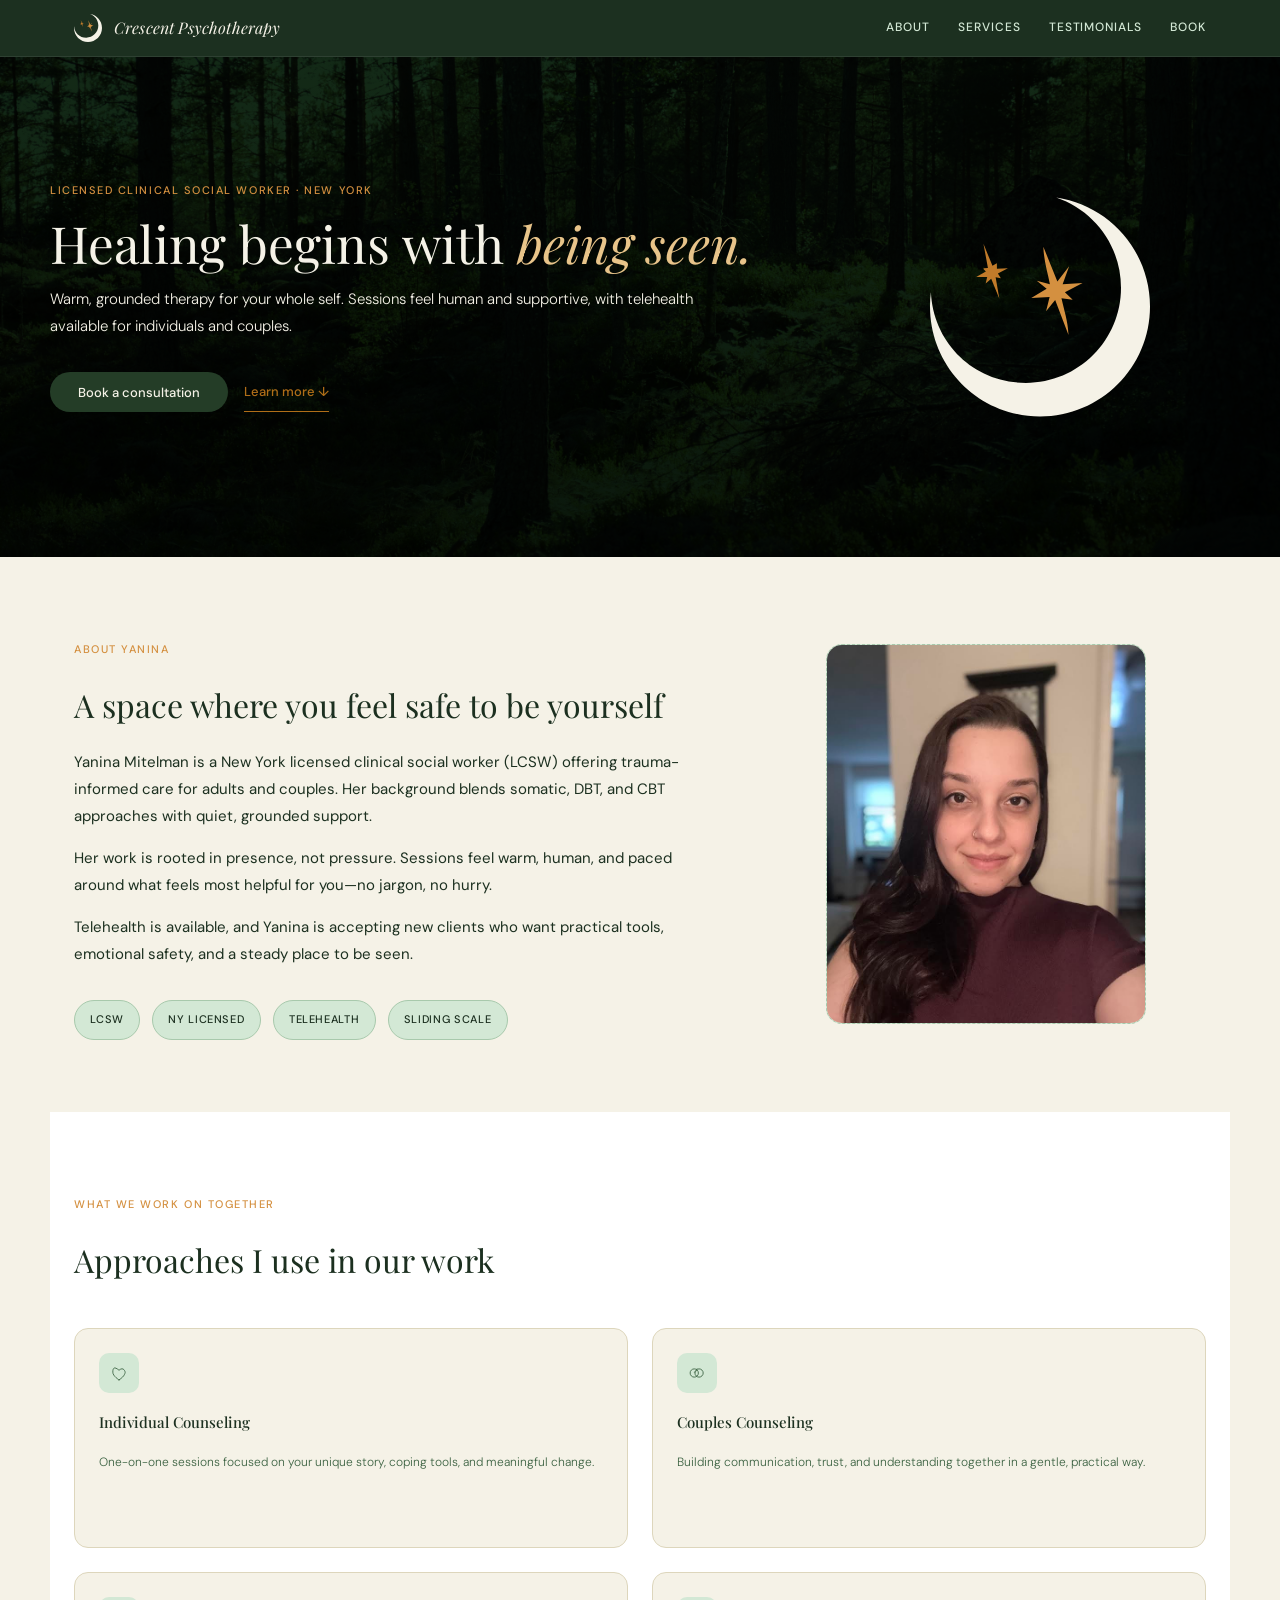
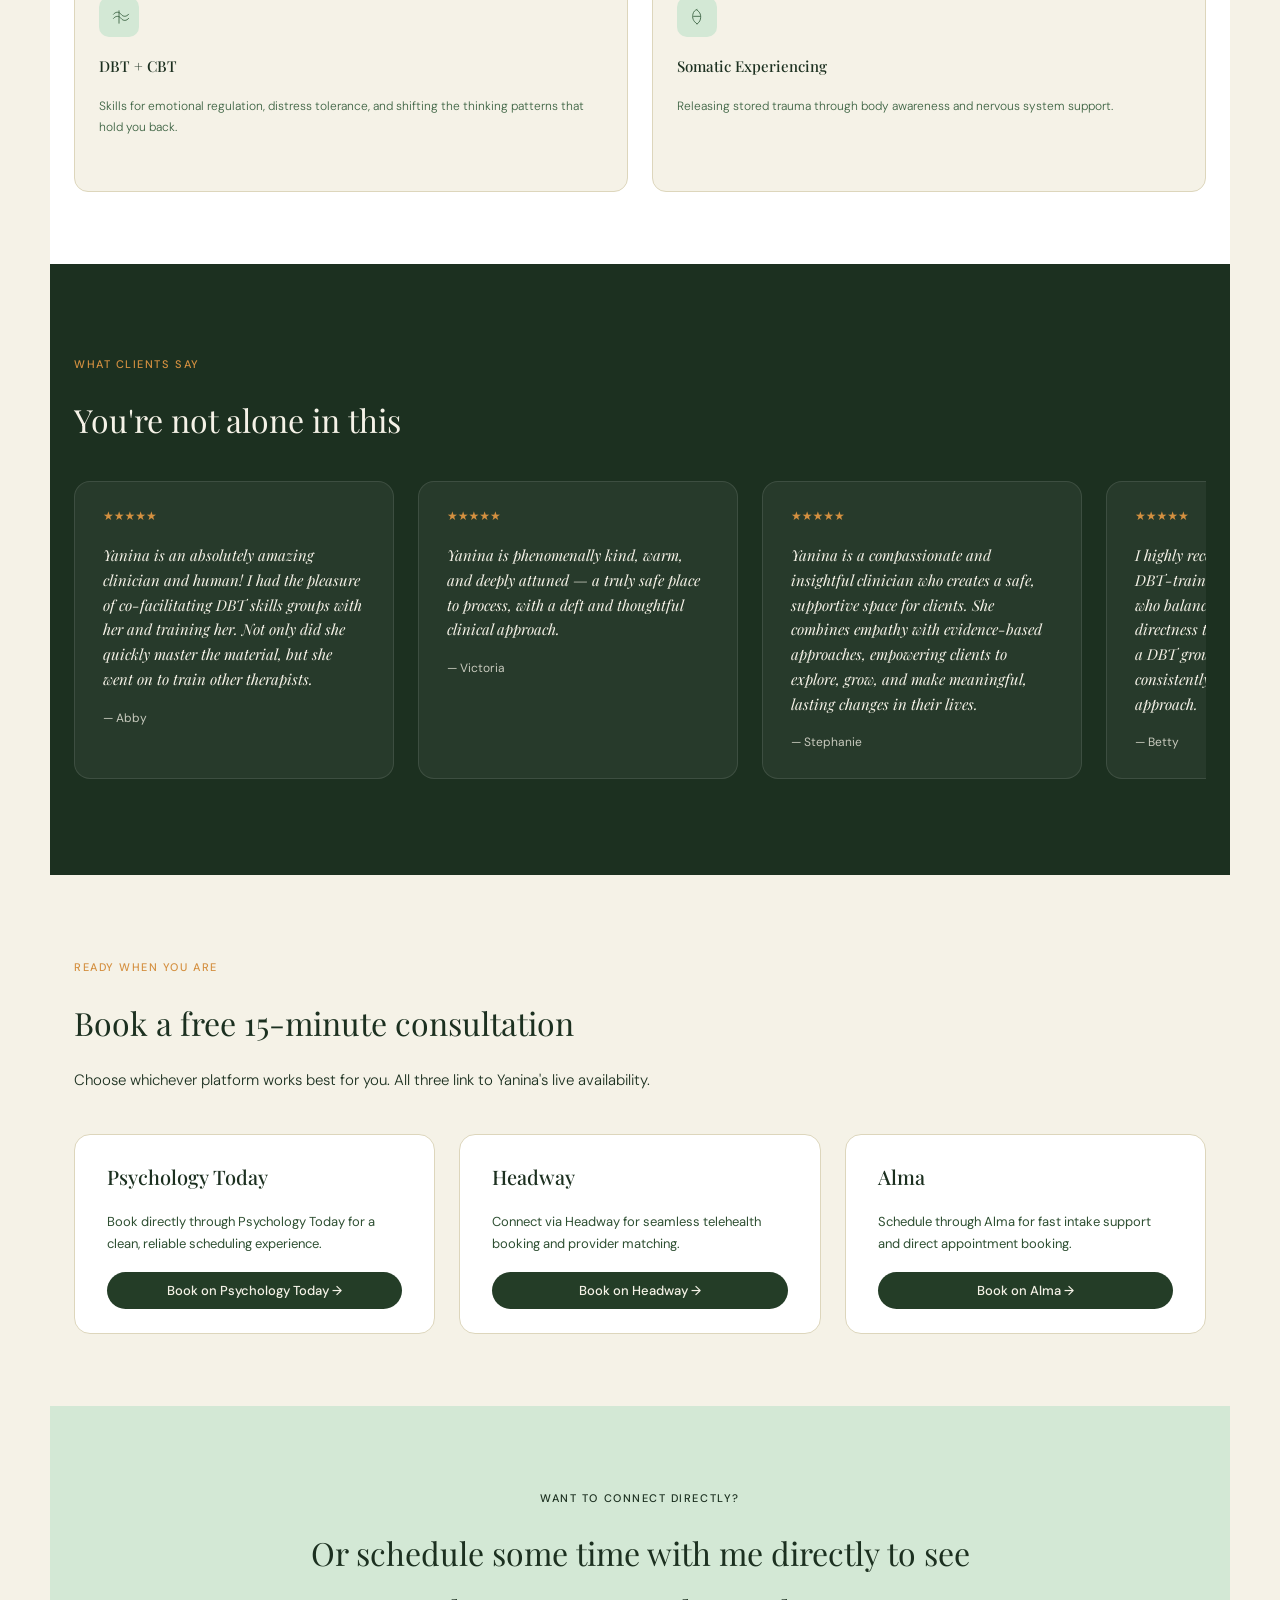
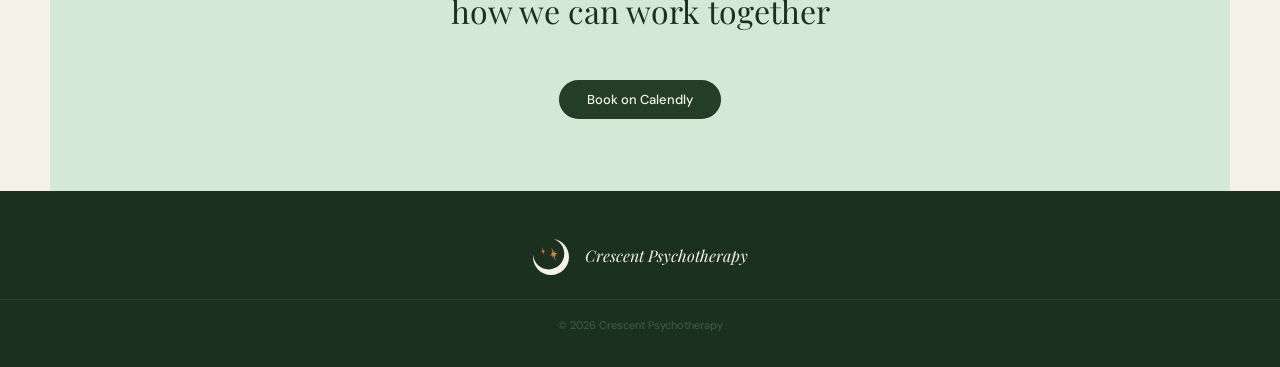
==== index.html @ 64e88b72 "updates and fixes" ====
<!DOCTYPE html>
<html lang="en">
  <head>
    <meta charset="UTF-8" />
    <meta name="viewport" content="width=device-width, initial-scale=1.0" />
    <title>Crescent Psychotherapy | Yanina Mitelman, LCSW</title>
    <link rel="preconnect" href="https://fonts.googleapis.com" />
    <link rel="preconnect" href="https://fonts.gstatic.com" crossorigin />
    <link
      href="https://fonts.googleapis.com/css2?family=DM+Sans:opsz,wght@9..40,300;9..40,400;9..40,500&family=Playfair+Display:ital,wght@0,400;0,500;0,700;1,400;1,500&display=swap"
      rel="stylesheet"
    />
    <link rel="icon" href="assets/logo.svg" type="image/svg+xml" />
    <link rel="stylesheet" href="css/styles.css" />
    <script defer src="js/main.js"></script>
  </head>
  <body>
    <header class="site-header" id="top">
      <nav class="site-nav">
        <a href="#top" class="nav-brand">
          <span class="nav-logo" aria-hidden="true">
            <svg xmlns="http://www.w3.org/2000/svg" viewBox="0 0 706.26 702.43" width="28" height="28" role="img" aria-label="Crescent Psychotherapy logo">
              <path d="M444.6,441l-42.78-112.32-29.17,36.22,11.29-45.78-58.9,3.36,49.41-29.62-31.67-26.22,42.17,11.6c-7.37-39.45-19.76-75.44-21.02-120.22l45,110.96,37.8-48.41-20.93,57.68,64.15-4-56.88,29.72,25.02,24.01-36.02-5.15c8.7,40.3,20.82,72.13,22.52,118.16Z" fill="#D49040"/>
              <path d="M210.71,255.8l11.95,68.89-26.17-64.17-17.84,15.43,4.96-21.19-35.34-.14,31.12-17.28-7.01-7.71c-.89-.98-.82-2.74.55-2.82l13.05-.69-14.36-77.58,28.86,70.49,14.1-8.41.34,17.93,35.2-2.1-32.12,17.35,9.47,14.76-16.77-2.76Z" fill="#C17B2A"/>
              <path d="M405.14,0c120.91,40.63,208.02,154.88,208.02,289.48,0,168.62-136.7,305.32-305.32,305.32S10.48,465.9,2.88,304.05c-1.9,14.82-2.88,29.92-2.88,45.25,0,195.03,158.1,353.13,353.13,353.13s353.13-158.1,353.13-353.13C706.26,171.95,575.5,25.15,405.14,0Z" fill="#F5F2E7"/>
            </svg>
          </span>
          <span class="nav-wordmark">Crescent <span>Psychotherapy</span></span>
        </a>

        <button class="nav-toggle" type="button" aria-expanded="false" aria-label="Open navigation menu">
          <span></span>
          <span></span>
          <span></span>
        </button>

        <div class="nav-links">
          <a href="#about">About</a>
          <a href="#services">Services</a>
          <a href="#testimonials">Testimonials</a>
          <a href="#booking">Book</a>
        </div>
      </nav>

      <div class="mobile-drawer" aria-hidden="true">
        <a href="#about">About</a>
        <a href="#services">Services</a>
        <a href="#testimonials">Testimonials</a>
        <a href="#booking">Book</a>
      </div>
    </header>

    <main>
      <section class="hero section--dark">
        <div class="hero-copy">
          <p class="eyebrow">Licensed Clinical Social Worker · New York</p>
          <h1>Healing begins with <em>being seen.</em></h1>
          <p class="hero-text">
            Warm, grounded therapy for your whole self. Sessions feel human and supportive, with telehealth available for individuals and couples.
          </p>

          <div class="hero-actions">
            <a class="button button-primary" href="#booking">Book a consultation</a>
            <a class="button button-ghost" href="#services">Learn more ↓</a>
          </div>
        </div>

        <div class="hero-visual">
          <div class="hero-logo-card" aria-hidden="true">
            <svg xmlns="http://www.w3.org/2000/svg" viewBox="0 0 706.26 702.43" width="220" height="220" role="img" aria-label="Crescent Psychotherapy logo">
              <path d="M444.6,441l-42.78-112.32-29.17,36.22,11.29-45.78-58.9,3.36,49.41-29.62-31.67-26.22,42.17,11.6c-7.37-39.45-19.76-75.44-21.02-120.22l45,110.96,37.8-48.41-20.93,57.68,64.15-4-56.88,29.72,25.02,24.01-36.02-5.15c8.7,40.3,20.82,72.13,22.52,118.16Z" fill="#D49040"/>
              <path d="M210.71,255.8l11.95,68.89-26.17-64.17-17.84,15.43,4.96-21.19-35.34-.14,31.12-17.28-7.01-7.71c-.89-.98-.82-2.74.55-2.82l13.05-.69-14.36-77.58,28.86,70.49,14.1-8.41.34,17.93,35.2-2.1-32.12,17.35,9.47,14.76-16.77-2.76Z" fill="#C17B2A"/>
              <path d="M405.14,0c120.91,40.63,208.02,154.88,208.02,289.48,0,168.62-136.7,305.32-305.32,305.32S10.48,465.9,2.88,304.05c-1.9,14.82-2.88,29.92-2.88,45.25,0,195.03,158.1,353.13,353.13,353.13s353.13-158.1,353.13-353.13C706.26,171.95,575.5,25.15,405.14,0Z" fill="#F5F2E7"/>
            </svg>
          </div>
        </div>
      </section>

      <section class="section section--cream" id="about">
        <div class="section-intro">
          <p class="eyebrow eyebrow-amber">About Yanina</p>
          <h2>A space where you feel safe to be yourself</h2>
          <p>
            Yanina Mitelman is a New York licensed clinical social worker (LCSW) offering trauma-informed care for adults and couples. Her background blends somatic, DBT, and CBT approaches with quiet, grounded support.
          </p>
          <p>
            Her work is rooted in presence, not pressure. Sessions feel warm, human, and paced around what feels most helpful for you—no jargon, no hurry.
          </p>
          <p>
            Telehealth is available, and Yanina is accepting new clients who want practical tools, emotional safety, and a steady place to be seen.
          </p>

          <div class="tag-list">
            <span class="tag">LCSW</span>
            <span class="tag">NY Licensed</span>
            <span class="tag">Telehealth</span>
            <span class="tag">Sliding Scale</span>
          </div>
        </div>

        <div class="about-visual">
          <div class="headshot-placeholder">
            <img src="assets/2.jpg" alt="Yanina Mitelman headshot" />
          </div>
        </div>
      </section>

      <section class="section section--white" id="services">
        <div class="section-intro">
          <p class="eyebrow">What we work on together</p>
          <h2>Approaches I use in our work</h2>
        </div>

        <div class="services-grid">
          <article class="service-card">
            <div class="service-icon">
              <svg viewBox="0 0 64 64" aria-hidden="true" focusable="false">
                <path d="M32 52s-18-10.5-18-22.5S18 12 32 24c14-12 18 5.5 18 5.5S50 41.5 32 52z" fill="none" stroke="currentColor" stroke-linecap="round" stroke-linejoin="round" stroke-width="2.5"/>
              </svg>
            </div>
            <h3>Individual Counseling</h3>
            <p>One-on-one sessions focused on your unique story, coping tools, and meaningful change.</p>
          </article>

          <article class="service-card">
            <div class="service-icon">
              <svg viewBox="0 0 64 64" aria-hidden="true" focusable="false">
                <circle cx="24" cy="32" r="12" fill="none" stroke="currentColor" stroke-width="2.5"/>
                <circle cx="38" cy="32" r="12" fill="none" stroke="currentColor" stroke-width="2.5"/>
                <path d="M32 20c0 6-4 10-8 10" fill="none" stroke="currentColor" stroke-linecap="round" stroke-width="2.5" opacity="0.7"/>
              </svg>
            </div>
            <h3>Couples Counseling</h3>
            <p>Building communication, trust, and understanding together in a gentle, practical way.</p>
          </article>

          <article class="service-card">
            <div class="service-icon">
              <svg viewBox="0 0 64 64" aria-hidden="true" focusable="false">
                <path d="M16 24c6-8 16-8 22 0s16 8 22 0" fill="none" stroke="currentColor" stroke-linecap="round" stroke-linejoin="round" stroke-width="2.5"/>
                <path d="M16 36c6-8 16-8 22 0s16 8 22 0" fill="none" stroke="currentColor" stroke-linecap="round" stroke-linejoin="round" stroke-width="2.5"/>
                <path d="M32 14v36" fill="none" stroke="currentColor" stroke-linecap="round" stroke-width="2.5"/>
              </svg>
            </div>
            <h3>DBT + CBT</h3>
            <p>Skills for emotional regulation, distress tolerance, and shifting the thinking patterns that hold you back.</p>
          </article>

          <article class="service-card">
            <div class="service-icon">
              <svg viewBox="0 0 64 64" aria-hidden="true" focusable="false">
                <path d="M32 52c-12-8-14-18-12-28 2-8 6-12 12-14" fill="none" stroke="currentColor" stroke-linecap="round" stroke-linejoin="round" stroke-width="2.5"/>
                <path d="M32 12c10 6 12 16 10 26-2 8-6 12-10 14" fill="none" stroke="currentColor" stroke-linecap="round" stroke-linejoin="round" stroke-width="2.5"/>
                <path d="M22 30h20" fill="none" stroke="currentColor" stroke-linecap="round" stroke-width="2.5"/>
              </svg>
            </div>
            <h3>Somatic Experiencing</h3>
            <p>Releasing stored trauma through body awareness and nervous system support.</p>
          </article>
        </div>
      </section>

      <section class="section section--dark testimonials" id="testimonials">
        <div class="section-intro section-intro--centered">
          <p class="eyebrow eyebrow-amber">What clients say</p>
          <h2>You're not alone in this</h2>
        </div>

        <div class="testimonials-window" aria-label="Client testimonials">
          <div class="testimonials-track">
            <article class="testimonial-card">
              <div class="testimonial-stars">★★★★★</div>
              <p>Yanina is an absolutely amazing clinician and human! I had the pleasure of co-facilitating DBT skills groups with her and training her. Not only did she quickly master the material, but she went on to train other therapists.</p>
              <span>— Abby</span>
            </article>

            <article class="testimonial-card">
              <div class="testimonial-stars">★★★★★</div>
              <p>Yanina is phenomenally kind, warm, and deeply attuned — a truly safe place to process, with a deft and thoughtful clinical approach.</p>
              <span>— Victoria</span>
            </article>

            <article class="testimonial-card">
              <div class="testimonial-stars">★★★★★</div>
              <p>Yanina is a compassionate and insightful clinician who creates a safe, supportive space for clients. She combines empathy with evidence-based approaches, empowering clients to explore, grow, and make meaningful, lasting changes in their lives.</p>
              <span>— Stephanie</span>
            </article>

            <article class="testimonial-card">
              <div class="testimonial-stars">★★★★★</div>
              <p>I highly recommend Yanina. She is a DBT-trained, strengths-based therapist who balances humor, compassion, and directness to help clients grow. We co-led a DBT group together and clients consistently valued her warm, engaging approach.</p>
              <span>— Betty</span>
            </article>

            <!-- duplicated for seamless carousel -->
            <article class="testimonial-card">
              <div class="testimonial-stars">★★★★★</div>
              <p>Yanina is an absolutely amazing clinician and human! I had the pleasure of co-facilitating DBT skills groups with her and training her. Not only did she quickly master the material, but she went on to train other therapists.</p>
              <span>— Abby</span>
            </article>

            <article class="testimonial-card">
              <div class="testimonial-stars">★★★★★</div>
              <p>Yanina is phenomenally kind, warm, and deeply attuned — a truly safe place to process, with a deft and thoughtful clinical approach.</p>
              <span>— Victoria</span>
            </article>

            <article class="testimonial-card">
              <div class="testimonial-stars">★★★★★</div>
              <p>Yanina is a compassionate and insightful clinician who creates a safe, supportive space for clients. She combines empathy with evidence-based approaches, empowering clients to explore, grow, and make meaningful, lasting changes in their lives.</p>
              <span>— Stephanie</span>
            </article>

            <article class="testimonial-card">
              <div class="testimonial-stars">★★★★★</div>
              <p>I highly recommend Yanina. She is a DBT-trained, strengths-based therapist who balances humor, compassion, and directness to help clients grow. We co-led a DBT group together and clients consistently valued her warm, engaging approach.</p>
              <span>— Betty</span>
            </article>
          </div>
        </div>
      </section>

      <section class="section section--cream" id="booking">
        <div class="section-intro">
          <p class="eyebrow eyebrow-amber">Ready when you are</p>
          <h2>Book a free 15-minute consultation</h2>
          <p class="booking-copy">
            Choose whichever platform works best for you. All three link to Yanina's live availability.
          </p>
        </div>

        <div class="booking-grid">
          <article class="booking-card">
            <h3>Psychology Today</h3>
            <p>Book directly through Psychology Today for a clean, reliable scheduling experience.</p>
            <a class="button button-primary button-sm" href="https://www.psychologytoday.com/profile/1565333" target="_blank" rel="noreferrer">Book on Psychology Today →</a>
          </article>

          <article class="booking-card">
            <h3>Headway</h3>
            <p>Connect via Headway for seamless telehealth booking and provider matching.</p>
            <a class="button button-primary button-sm" href="https://care.headway.co/providers/yanina-mitelman" target="_blank" rel="noreferrer">Book on Headway →</a>
          </article>

          <article class="booking-card">
            <h3>Alma</h3>
            <p>Schedule through Alma for fast intake support and direct appointment booking.</p>
            <a class="button button-primary button-sm" href="https://secure.helloalma.com/providers/yanina-mitelman/" target="_blank" rel="noreferrer">Book on Alma →</a>
          </article>
        </div>

      </section>

      <section class="section section--green-soft">
        <div class="section-intro section-intro--centered">
          <p class="eyebrow eyebrow-amber">Want to connect directly?</p>
          <h2>Or schedule some time with me directly to see how we can work together</h2>
          <a class="button button-primary" href="https://cal.com/yanina-mitelman-crescent" target="_blank" rel="noreferrer">Book on Calendly</a>
        </div>
      </section>
      </section>
    </main>

    <footer class="site-footer">
      <div class="footer-top footer-top--simple">
        <div class="footer-brand">
          <div class="footer-logo" aria-hidden="true">
            <svg xmlns="http://www.w3.org/2000/svg" viewBox="0 0 706.26 702.43" width="36" height="36">
              <path d="M444.6,441l-42.78-112.32-29.17,36.22,11.29-45.78-58.9,3.36,49.41-29.62-31.67-26.22,42.17,11.6c-7.37-39.45-19.76-75.44-21.02-120.22l45,110.96,37.8-48.41-20.93,57.68,64.15-4-56.88,29.72,25.02,24.01-36.02-5.15c8.7,40.3,20.82,72.13,22.52,118.16Z" fill="#D49040"/>
              <path d="M210.71,255.8l11.95,68.89-26.17-64.17-17.84,15.43,4.96-21.19-35.34-.14,31.12-17.28-7.01-7.71c-.89-.98-.82-2.74.55-2.82l13.05-.69-14.36-77.58,28.86,70.49,14.1-8.41.34,17.93,35.2-2.1-32.12,17.35,9.47,14.76-16.77-2.76Z" fill="#C17B2A"/>
              <path d="M405.14,0c120.91,40.63,208.02,154.88,208.02,289.48,0,168.62-136.7,305.32-305.32,305.32S10.48,465.9,2.88,304.05c-1.9,14.82-2.88,29.92-2.88,45.25,0,195.03,158.1,353.13,353.13,353.13s353.13-158.1,353.13-353.13C706.26,171.95,575.5,25.15,405.14,0Z" fill="#F5F2E7"/>
            </svg>
          </div>
          <div>
            <p class="footer-wordmark">Crescent Psychotherapy</p>
          </div>
        </div>
      </div>

      <div class="footer-bottom">
        <p>© 2026 Crescent Psychotherapy</p>
      </div>
  </body>
</html>
---- css/styles.css ----
:root {
  --cp-green-900: #1C3020;
  --cp-green-800: #243D27;
  --cp-green-700: #2E4F32;
  --cp-green-600: #3A6140;
  --cp-green-400: #5E8E65;
  --cp-green-200: #A8C9AC;
  --cp-green-100: #D3E8D5;
  --cp-amber-700: #8C5510;
  --cp-amber-600: #B06E18;
  --cp-amber-500: #C17B2A;
  --cp-amber-400: #D49040;
  --cp-amber-200: #E8C48A;
  --cp-amber-100: #F3DFB5;
  --cp-cream: #F5F2E7;
  --cp-cream-dark: #EAE5D0;
  --cp-cream-deeper: #DDD6BC;
  --cp-white: #FFFFFF;
  --cp-serif: 'Playfair Display', Georgia, serif;
  --cp-sans: 'DM Sans', system-ui, sans-serif;
}

* {
  box-sizing: border-box;
}

html {
  scroll-behavior: smooth;
}

body {
  margin: 0;
  font-family: var(--cp-sans);
  font-size: 15px;
  line-height: 1.8;
  color: var(--cp-green-900);
  background: var(--cp-cream);
}

img,
svg {
  display: block;
  max-width: 100%;
}

a {
  color: inherit;
  text-decoration: none;
}

button {
  font: inherit;
}

.site-header {
  position: sticky;
  top: 0;
  z-index: 100;
  background: var(--cp-green-900);
  border-bottom: 1px solid rgba(255,255,255,0.08);
}

.site-nav {
  max-width: 1180px;
  margin: 0 auto;
  padding: 0 1.5rem;
  min-height: 56px;
  display: flex;
  align-items: center;
  justify-content: space-between;
}

.nav-brand {
  display: flex;
  align-items: center;
  gap: 0.75rem;
}

.nav-logo svg {
  width: 28px;
  height: 28px;
}

.nav-wordmark {
  font-family: var(--cp-serif);
  font-style: italic;
  font-size: 16px;
  color: var(--cp-cream);
  letter-spacing: 0.01em;
}

.nav-wordmark span {
  display: inline;
}

.nav-links {
  display: flex;
  gap: 1.75rem;
  align-items: center;
}

.nav-links a,
.mobile-drawer a,
.footer-links a {
  font-family: var(--cp-sans);
  font-size: 12px;
  font-weight: 500;
  letter-spacing: 0.08em;
  text-transform: uppercase;
  color: var(--cp-green-100);
}

.nav-links a:hover,
.mobile-drawer a:hover,
.footer-links a:hover {
  color: var(--cp-amber-200);
}

.nav-toggle {
  display: none;
  border: none;
  background: transparent;
  padding: 0.5rem;
  cursor: pointer;
}

.nav-toggle span {
  display: block;
  width: 22px;
  height: 2px;
  margin: 5px 0;
  background: var(--cp-cream);
  border-radius: 1px;
}

.mobile-drawer {
  display: none;
  flex-direction: column;
  gap: 1rem;
  padding: 1rem 1.5rem 1.5rem;
  background: var(--cp-green-900);
}

.mobile-drawer.open {
  display: flex;
}

.section {
  max-width: 1180px;
  margin: 0 auto;
  padding: 4.5rem 1.5rem;
}

#about {
  display: grid;
  grid-template-columns: minmax(0, 1.2fr) minmax(0, 0.8fr);
  gap: 2rem;
  align-items: center;
}

.section--dark {
  background: var(--cp-green-900);
  color: var(--cp-cream);
}

.section--cream {
  background: var(--cp-cream);
}

.section--white {
  background: var(--cp-white);
}

.section--green-soft {
  background: var(--cp-green-100);
  color: var(--cp-green-900);
}

.section--green-soft .section-intro {
  max-width: 720px;
  margin: 0 auto;
  text-align: center;
}

.section--green-soft .section-intro h2,
.section--green-soft .section-intro .eyebrow {
  color: inherit;
}

.section--green-soft .button-primary {
  background: var(--cp-green-800);
}

.section--green-soft .button {
  margin-top: 1.5rem;
}

.hero {
  display: grid;
  grid-template-columns: 1.2fr 0.8fr;
  gap: 2rem;
  align-items: center;
  min-height: 500px;
  height: 500px;
  padding-left: 50px;
  background-image:
    linear-gradient(rgba(28,48,32,0.75), rgba(28,48,32,0.75)),
    linear-gradient(180deg, rgba(0,0,0,0.18), rgba(0,0,0,0.55)),
    url("../assets/pexels-jakobandersson-32775310.jpg");
  background-size: cover;
  background-position: center;
  background-repeat: no-repeat;
  background-blend-mode: overlay;
}

.hero-copy {
  max-width: 800px;
}

.hero .eyebrow,
.section-intro .eyebrow {
  font-family: var(--cp-sans);
  font-size: 11px;
  font-weight: 500;
  letter-spacing: 0.14em;
  text-transform: uppercase;
  margin-bottom: 1rem;
  color: var(--cp-amber-400);
}

.eyebrow-amber {
  color: var(--cp-amber-600);
}

.hero h1 {
  font-family: var(--cp-serif);
  font-size: clamp(2.2rem, 4vw, 3.4rem);
  font-weight: 400;
  line-height: 1.05;
  margin: 0 0 1rem;
  color: var(--cp-cream);
  animation: heroFadeUp 0.9s ease both;
}

.hero h1 em {
  font-style: italic;
  color: var(--cp-amber-200);
  display: inline-block;
  animation: emEmphasis 1.4s cubic-bezier(0.4, 0, 0.2, 1) 0.6s both;
}

@keyframes heroFadeUp {
  from {
    opacity: 0;
    transform: translateY(20px);
  }
  to {
    opacity: 1;
    transform: translateY(0);
  }
}

@keyframes emEmphasis {
  0% {
    font-style: normal;
    font-weight: 400;
  }
  45% {
    font-style: normal;
    font-weight: 700;
  }
  100% {
    font-style: italic;
    font-weight: 400;
  }
}

.hero-text {
  max-width: 700px;
  margin: 0 0 2rem;
  color: rgba(245,242,231,0.9);
  font-weight: 300;
}

.hero-actions {
  display: flex;
  flex-wrap: wrap;
  gap: 1rem;
  margin-bottom: 2rem;
}

.button {
  display: inline-flex;
  align-items: center;
  justify-content: center;
  border: none;
  border-radius: 100px;
  padding: 13px 28px;
  font: 500 13px/1 var(--cp-sans);
  text-decoration: none;
  transition: transform 0.2s ease, background 0.2s ease, color 0.2s ease;
}

.button:hover {
  transform: translateY(-1px);
}

.button-primary {
  background: var(--cp-green-800);
  color: var(--cp-cream);
}

.button-ghost {
  background: transparent;
  color: var(--cp-amber-600);
  border-bottom: 1px solid var(--cp-amber-600);
  border-radius: 0;
  padding: 13px 0;
}

.button-sm {
  padding: 12px 24px;
}

.hero-meta {
  display: flex;
  flex-wrap: wrap;
  gap: 1rem;
  margin-top: 3rem;
  padding-top: 1.5rem;
  border-top: 1px solid rgba(255,255,255,0.1);
  color: rgba(245,242,231,0.8);
  font-size: 13px;
}

.hero-visual {
  display: grid;
  place-items: center;
}

.hero-logo-card {
  width: min(380px, 100%);
  aspect-ratio: 1 / 1;
  display: grid;
  place-items: center;
}

.section-intro {
  max-width: 640px;
}

.section-intro h2,
.section-intro--centered h2 {
  font-family: var(--cp-serif);
  font-size: clamp(2rem, 2.5vw, 2.5rem);
  font-weight: 400;
  margin: 0 0 1rem;
  color: inherit;
}

.section-intro--centered {
  text-align: center;
}

.testimonials .section-intro {
  text-align: left;
}

.section--cream p,
.section--white p,
.section--dark p {
  color: inherit;
}

.about-visual {
  display: grid;
  place-items: center;
}

.headshot-placeholder {
  width: min(320px, 100%);
  aspect-ratio: 320 / 380;
  background: var(--cp-green-100);
  border: 1px dashed var(--cp-green-200);
  border-radius: 16px;
  overflow: hidden;
  display: grid;
  place-items: center;
}

.headshot-placeholder img {
  width: 100%;
  height: 100%;
  object-fit: cover;
  display: block;
}

.tag-list {
  display: flex;
  flex-wrap: wrap;
  gap: 0.75rem;
  margin-top: 2rem;
}

.tag {
  display: inline-flex;
  padding: 0.55rem 0.95rem;
  background: var(--cp-green-100);
  color: var(--cp-green-900);
  border: 0.5px solid var(--cp-green-200);
  border-radius: 100px;
  font-family: var(--cp-sans);
  font-size: 11px;
  font-weight: 500;
  letter-spacing: 0.06em;
  text-transform: uppercase;
}

.services-grid {
  display: grid;
  grid-template-columns: repeat(2, minmax(0, 1fr));
  gap: 1.5rem;
  margin-top: 2.5rem;
}

.service-card {
  background: var(--cp-cream);
  border: 0.5px solid var(--cp-cream-deeper);
  border-radius: 14px;
  padding: 1.5rem;
  min-height: 220px;
  display: flex;
  flex-direction: column;
  gap: 1rem;
}

.service-icon {
  width: 40px;
  height: 40px;
  display: grid;
  place-items: center;
  background: var(--cp-green-100);
  border-radius: 10px;
  color: var(--cp-green-600);
}

.service-icon svg {
  width: 22px;
  height: 22px;
}

.service-card h3 {
  margin: 0;
  font-family: var(--cp-serif);
  font-size: 15px;
  font-weight: 500;
  color: var(--cp-green-900);
}

.service-card p {
  margin: 0;
  color: var(--cp-green-600);
  font-size: 12px;
  line-height: 1.7;
  font-weight: 300;
}

.testimonials {
  padding-top: 5rem;
  padding-bottom: 5rem;
}

.testimonials-window {
  overflow: hidden;
  margin-top: 2rem;
}

.testimonials-track {
  display: flex;
  gap: 1.5rem;
  animation: scrollLeft 40s linear infinite;
  padding-bottom: 1rem;
}

.testimonials-track:hover {
  animation-play-state: paused;
}

.testimonial-card {
  min-width: 320px;
  border: 0.5px solid rgba(255,255,255,0.1);
  background: rgba(255,255,255,0.05);
  border-radius: 16px;
  padding: 1.5rem 1.75rem;
  display: flex;
  flex-direction: column;
  gap: 1rem;
}

.testimonial-stars {
  color: var(--cp-amber-400);
  font-size: 12px;
}

.testimonial-card p {
  margin: 0;
  font-family: var(--cp-serif);
  font-style: italic;
  font-size: 15px;
  line-height: 1.65;
  color: var(--cp-cream);
}

.testimonial-card span {
  color: rgba(245,242,231,0.78);
  font-family: var(--cp-sans);
  font-size: 12px;
}

@keyframes scrollLeft {
  0% {
    transform: translateX(0);
  }
  100% {
    transform: translateX(-50%);
  }
}

.booking-copy {
  max-width: 660px;
  margin: 1rem 0 0;
  color: var(--cp-green-700);
  font-weight: 300;
}

.booking-grid {
  display: grid;
  grid-template-columns: repeat(3, minmax(0, 1fr));
  gap: 1.5rem;
  margin-top: 2.5rem;
}

.booking-card {
  background: var(--cp-white);
  border: 1px solid var(--cp-cream-deeper);
  border-radius: 16px;
  padding: 1.5rem 2rem;
  display: flex;
  flex-direction: column;
  gap: 1rem;
}

.booking-card h3 {
  margin: 0;
  font-family: var(--cp-serif);
  font-size: 20px;
  font-weight: 500;
  color: var(--cp-green-900);
}

.booking-card p {
  margin: 0;
  font-size: 13px;
  line-height: 1.7;
  color: var(--cp-green-700);
}

.booking-contact {
  margin-top: 2.5rem;
  text-align: center;
  color: var(--cp-green-700);
}

.divider-with-logo {
  display: inline-flex;
  align-items: center;
  gap: 1rem;
  margin-bottom: 1rem;
}

.divider-with-logo span {
  display: block;
  width: 120px;
  height: 1px;
  background: var(--cp-cream-deeper);
}

.footer-top {
  max-width: 1180px;
  margin: 0 auto;
  display: flex;
  justify-content: space-between;
  gap: 2rem;
  flex-wrap: wrap;
  padding: 3rem 1.5rem 1.5rem;
}

.footer-top--simple {
  justify-content: center;
}

.footer-brand {
  display: flex;
  align-items: center;
  gap: 1rem;
  justify-content: center;
  text-align: center;
}

.footer-brand svg {
  min-width: 36px;
}

.footer-wordmark {
  font-family: var(--cp-serif);
  font-style: italic;
  font-size: 16px;
  margin: 0;
  color: var(--cp-cream);
}

.footer-tagline,
.footer-contact p,
.footer-bottom p {
  margin: 0;
  font-family: var(--cp-sans);
}

.footer-tagline {
  color: var(--cp-green-400);
  font-size: 13px;
}

.footer-links {
  display: grid;
  grid-template-columns: repeat(2, minmax(0, max-content));
  gap: 0.85rem 1.75rem;
}

.footer-contact {
  max-width: 640px;
  margin: 0 auto 2rem;
  padding: 0 1.5rem;
}

.footer-contact p {
  color: var(--cp-green-400);
  font-size: 12px;
}

.site-footer {
  background: var(--cp-green-900);
  color: var(--cp-cream);
}

.footer-bottom {
  background: var(--cp-green-900);
  border-top: 1px solid rgba(255,255,255,0.08);
  text-align: center;
  padding: 1rem 1.5rem 2rem;
}

.footer-bottom p {
  color: var(--cp-green-600);
  font-size: 11px;
}

@media (max-width: 980px) {
  .hero {
    grid-template-columns: 1fr;
    min-height: auto;
    height: auto;
    padding: 3rem 1.5rem 2rem;
  }

  .hero-visual {
    order: -1;
  }

  #about {
    grid-template-columns: 1fr;
  }

  .services-grid,
  .booking-grid {
    grid-template-columns: 1fr;
  }

  .footer-top {
    padding-top: 2rem;
  }
}

@media (max-width: 768px) {
  .site-nav {
    padding: 0 1rem;
  }

  .nav-links {
    display: none;
  }

  .nav-toggle {
    display: inline-flex;
  }

  .mobile-drawer {
    display: none;
  }

  .mobile-drawer.open {
    display: flex;
  }

  .hero {
    padding: 3rem 1.5rem 2rem;
    height: auto;
    align-items: start;
    row-gap: 2rem;
  }

  .hero h1 {
    font-size: 2.2rem;
  }

  .hero-text {
    margin-bottom: 1.5rem;
  }

  .hero-actions {
    flex-direction: column;
    align-items: stretch;
  }

  .hero-meta {
    flex-direction: column;
    gap: 0.65rem;
  }

  .section {
    padding: 3.5rem 1rem;
  }

  .footer-top {
    flex-direction: column;
    align-items: flex-start;
  }

  .footer-links {
    grid-template-columns: 1fr;
  }

  .footer-contact {
    max-width: 100%;
    padding: 0 0 1rem;
  }
}

@media (max-width: 540px) {
  .nav-brand {
    gap: 0.5rem;
  }

  .hero-actions {
    flex-direction: column;
    align-items: stretch;
  }

  .button {
    width: 100%;
  }

  .divider-with-logo span {
    width: 60px;
  }
}
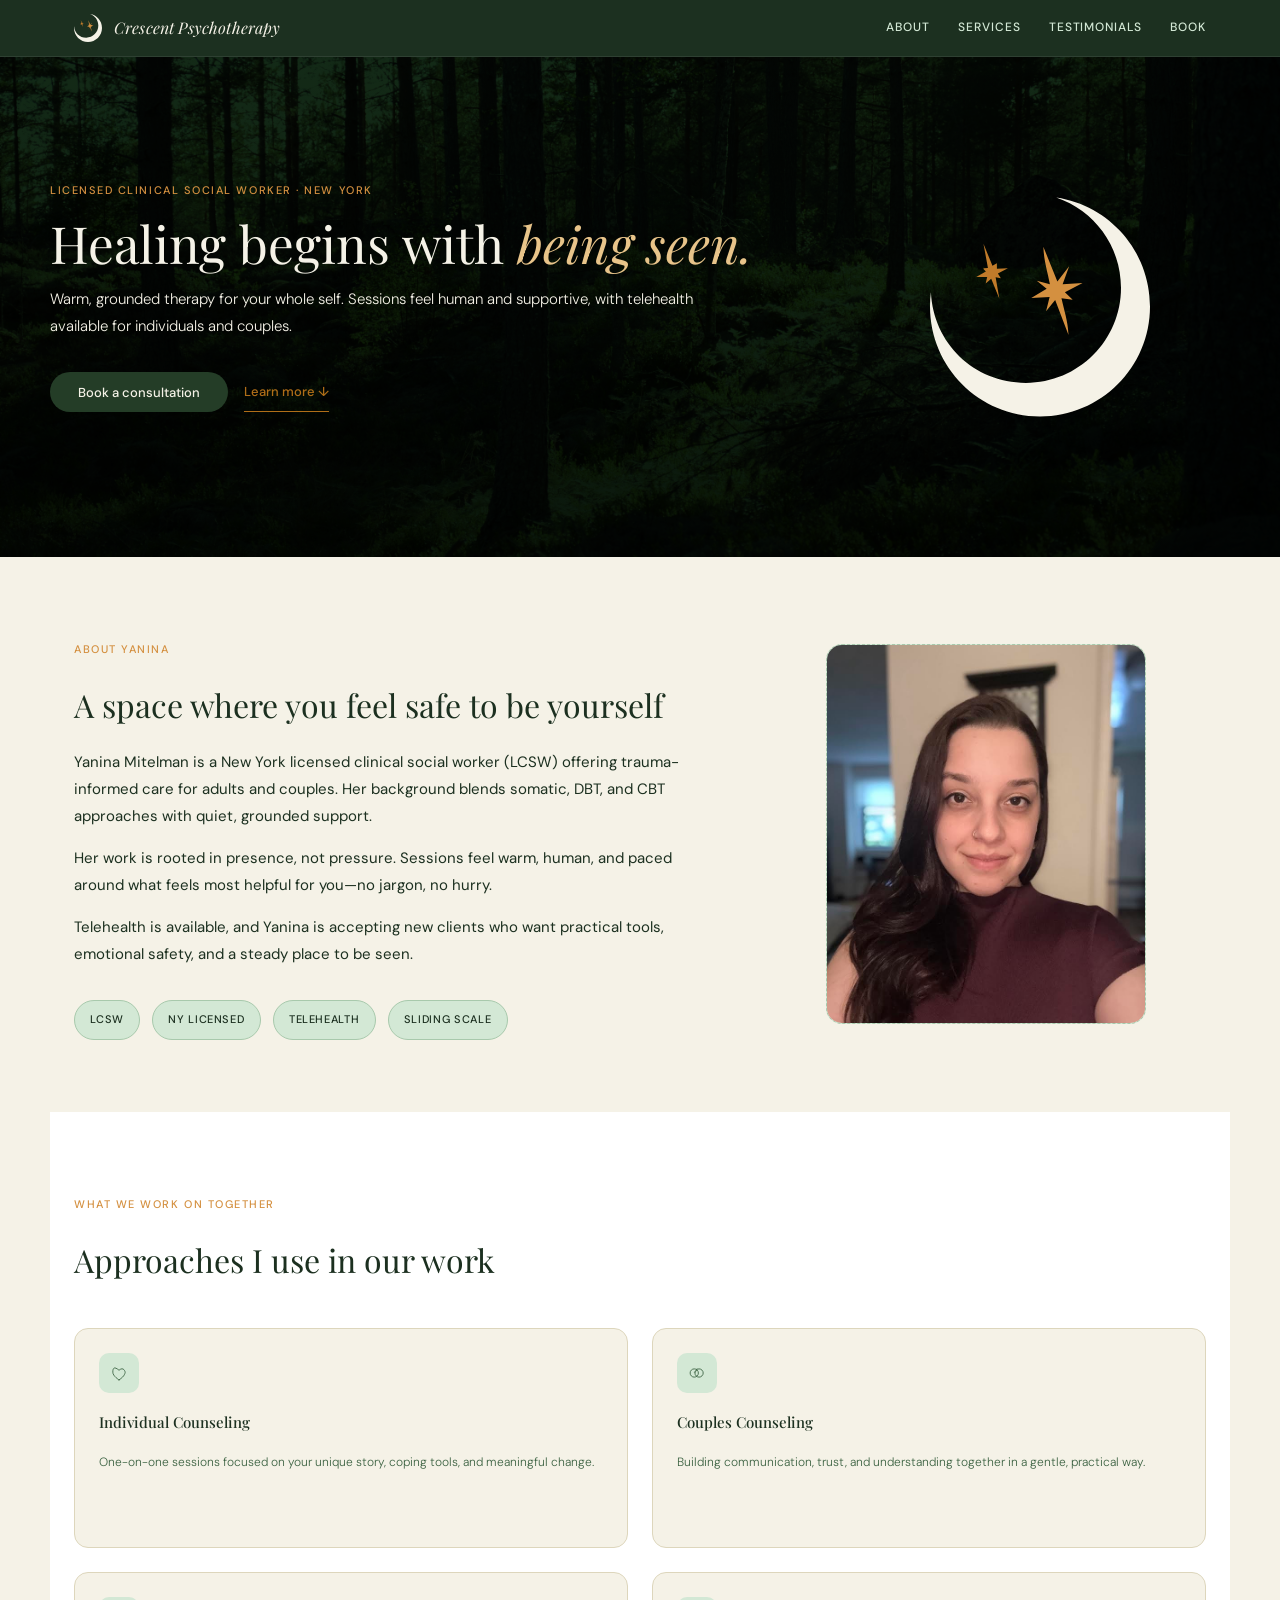
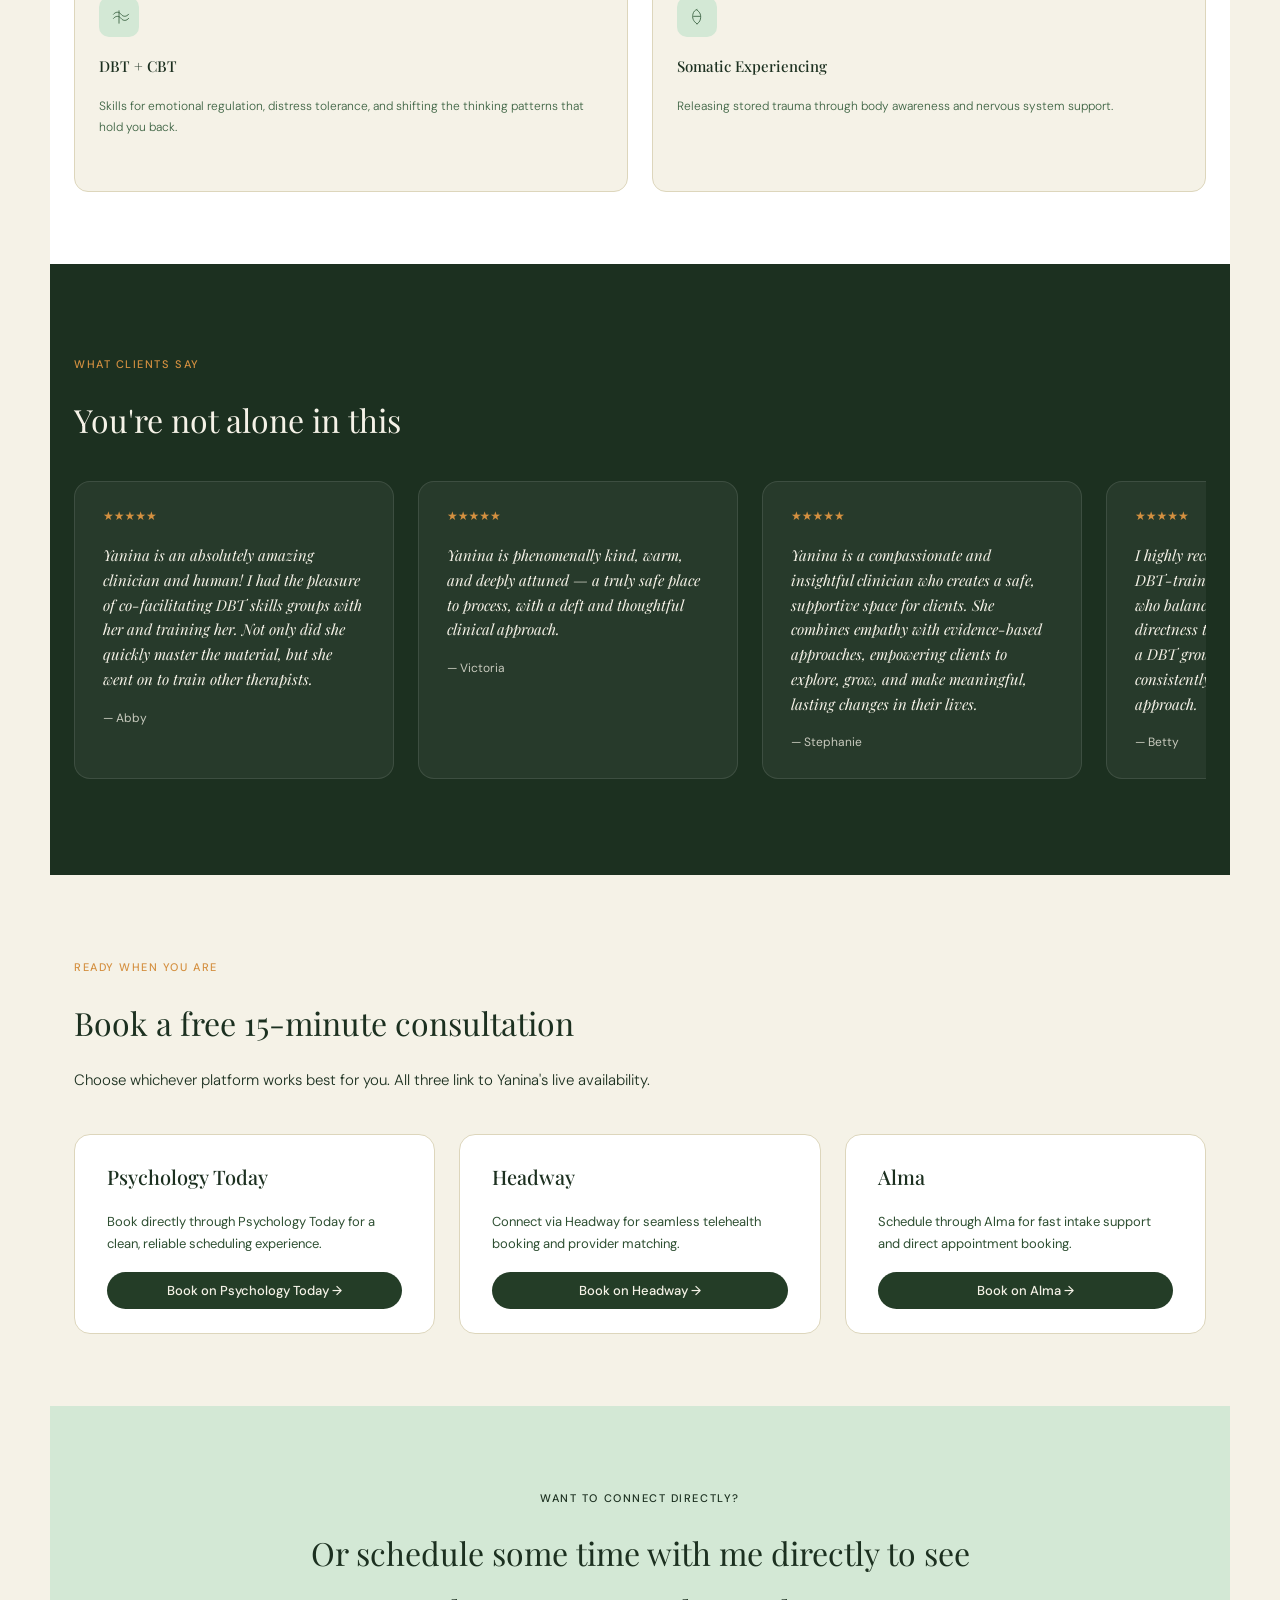
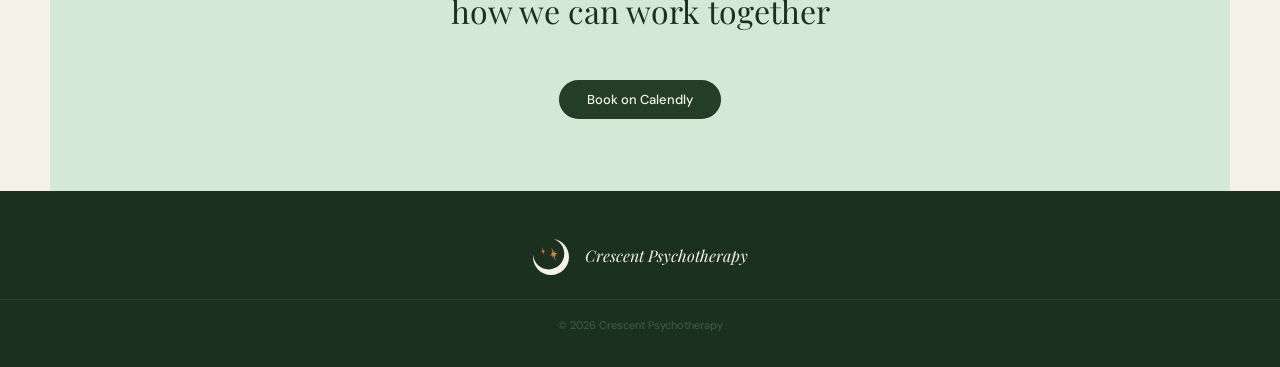
==== commit 34e5a5df: "site v1" ====
--- a/index.html
+++ b/index.html
@@ -67,9 +67,9 @@
 
         <div class="hero-visual">
           <div class="hero-logo-card" aria-hidden="true">
-            <svg xmlns="http://www.w3.org/2000/svg" viewBox="0 0 706.26 702.43" width="220" height="220" role="img" aria-label="Crescent Psychotherapy logo">
-              <path d="M444.6,441l-42.78-112.32-29.17,36.22,11.29-45.78-58.9,3.36,49.41-29.62-31.67-26.22,42.17,11.6c-7.37-39.45-19.76-75.44-21.02-120.22l45,110.96,37.8-48.41-20.93,57.68,64.15-4-56.88,29.72,25.02,24.01-36.02-5.15c8.7,40.3,20.82,72.13,22.52,118.16Z" fill="#D49040"/>
-              <path d="M210.71,255.8l11.95,68.89-26.17-64.17-17.84,15.43,4.96-21.19-35.34-.14,31.12-17.28-7.01-7.71c-.89-.98-.82-2.74.55-2.82l13.05-.69-14.36-77.58,28.86,70.49,14.1-8.41.34,17.93,35.2-2.1-32.12,17.35,9.47,14.76-16.77-2.76Z" fill="#C17B2A"/>
+            <svg class="hero-svg" xmlns="http://www.w3.org/2000/svg" viewBox="0 0 706.26 702.43" width="220" height="220" role="img" aria-label="Crescent Psychotherapy logo">
+              <path class="hero-star hero-star--large" d="M444.6,441l-42.78-112.32-29.17,36.22,11.29-45.78-58.9,3.36,49.41-29.62-31.67-26.22,42.17,11.6c-7.37-39.45-19.76-75.44-21.02-120.22l45,110.96,37.8-48.41-20.93,57.68,64.15-4-56.88,29.72,25.02,24.01-36.02-5.15c8.7,40.3,20.82,72.13,22.52,118.16Z" fill="#D49040"/>
+              <path class="hero-star hero-star--small" d="M210.71,255.8l11.95,68.89-26.17-64.17-17.84,15.43,4.96-21.19-35.34-.14,31.12-17.28-7.01-7.71c-.89-.98-.82-2.74.55-2.82l13.05-.69-14.36-77.58,28.86,70.49,14.1-8.41.34,17.93,35.2-2.1-32.12,17.35,9.47,14.76-16.77-2.76Z" fill="#C17B2A"/>
               <path d="M405.14,0c120.91,40.63,208.02,154.88,208.02,289.48,0,168.62-136.7,305.32-305.32,305.32S10.48,465.9,2.88,304.05c-1.9,14.82-2.88,29.92-2.88,45.25,0,195.03,158.1,353.13,353.13,353.13s353.13-158.1,353.13-353.13C706.26,171.95,575.5,25.15,405.14,0Z" fill="#F5F2E7"/>
             </svg>
           </div>
--- a/css/styles.css
+++ b/css/styles.css
@@ -245,8 +245,6 @@
 .hero h1 em {
   font-style: italic;
   color: var(--cp-amber-200);
-  display: inline-block;
-  animation: emEmphasis 1.4s cubic-bezier(0.4, 0, 0.2, 1) 0.6s both;
 }
 
 @keyframes heroFadeUp {
@@ -260,19 +258,26 @@
   }
 }
 
-@keyframes emEmphasis {
-  0% {
-    font-style: normal;
-    font-weight: 400;
-  }
-  45% {
-    font-style: normal;
-    font-weight: 700;
-  }
-  100% {
-    font-style: italic;
-    font-weight: 400;
-  }
+@keyframes svgFadeIn {
+  from { opacity: 0; }
+  to   { opacity: 1; }
+}
+
+@keyframes starTwinkle {
+  0%, 100% { opacity: 1; }
+  50%       { opacity: 0.2; }
+}
+
+.hero-svg {
+  animation: svgFadeIn 1.6s ease both;
+}
+
+.hero-star--large {
+  animation: starTwinkle 6s ease-in-out 1.8s infinite;
+}
+
+.hero-star--small {
+  animation: starTwinkle 6s ease-in-out 3.4s infinite;
 }
 
 .hero-text {
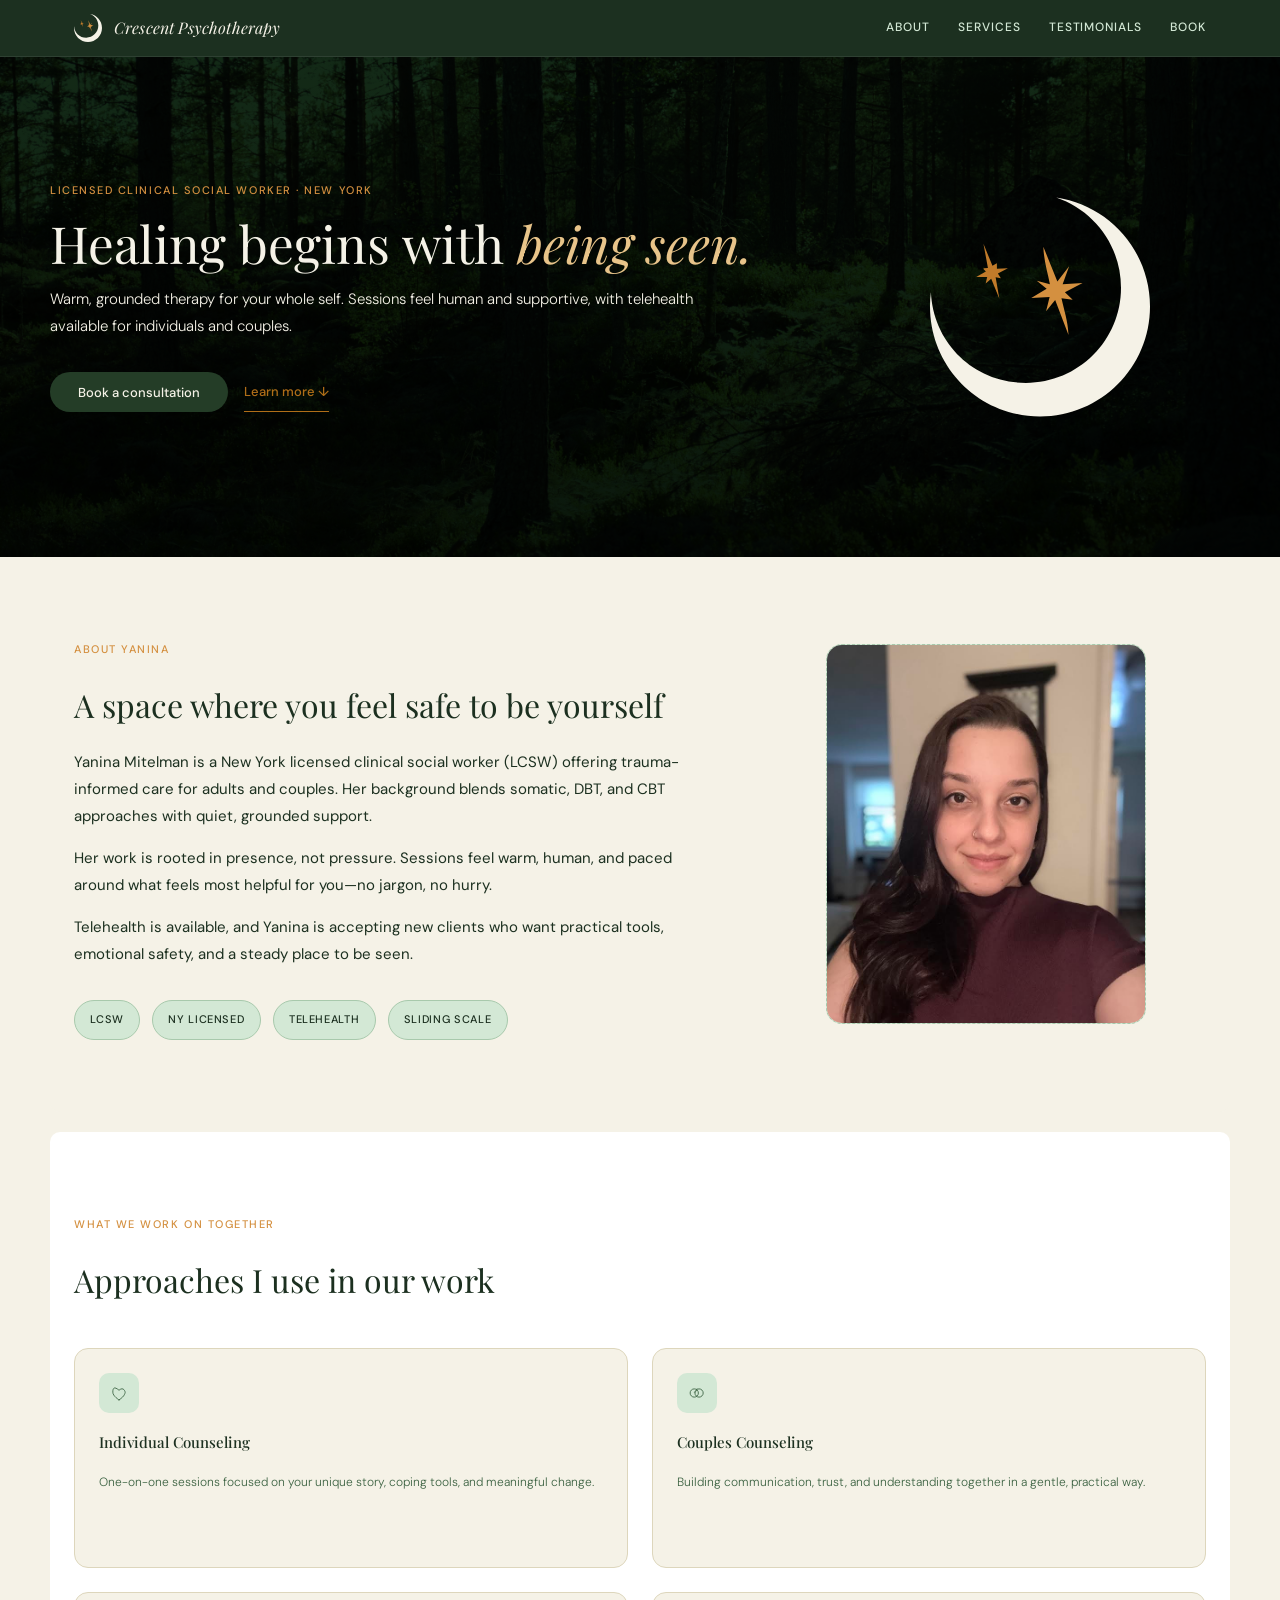
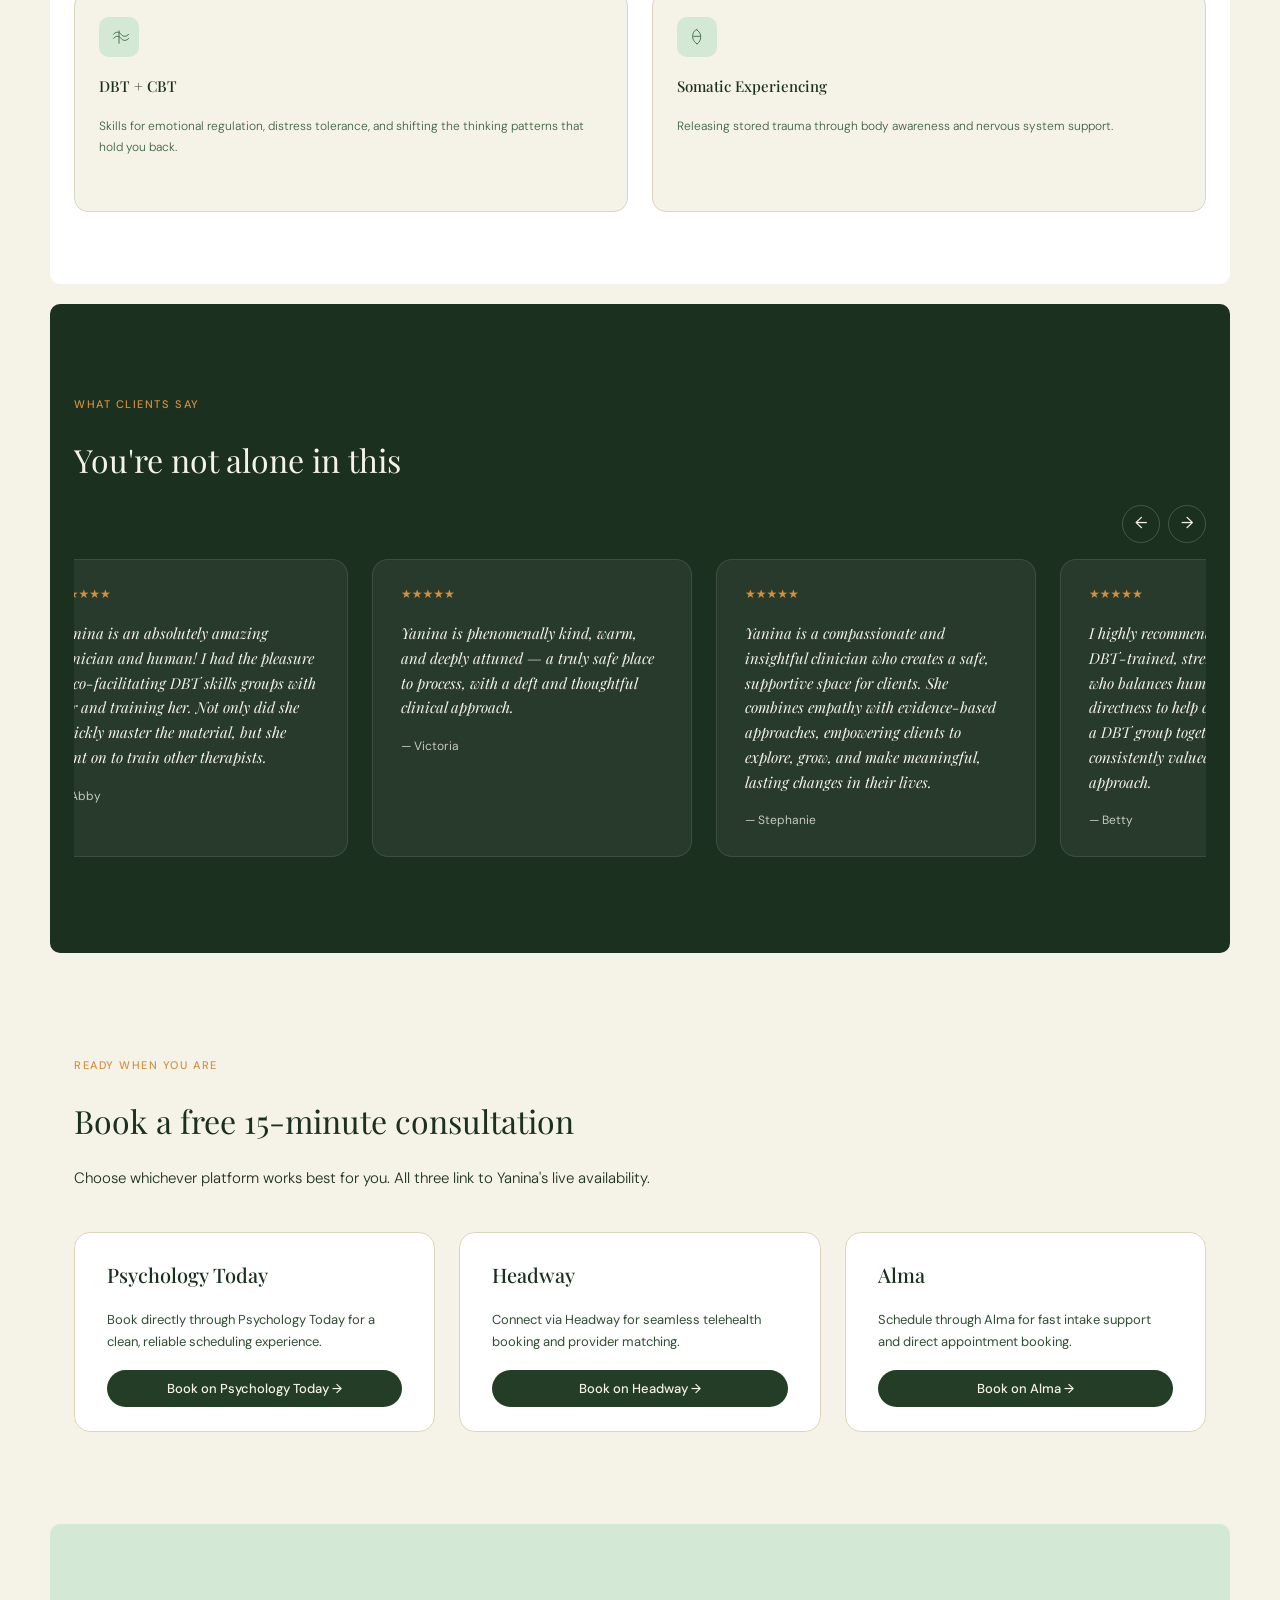
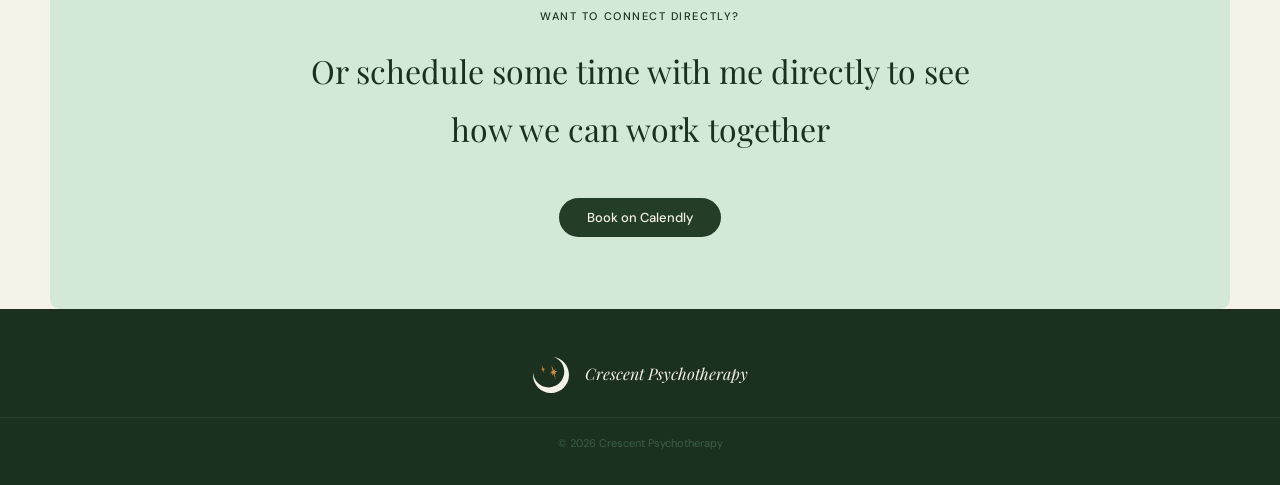
==== commit e8355f36: "scroll fix" ====
--- a/index.html
+++ b/index.html
@@ -166,6 +166,11 @@
           <h2>You're not alone in this</h2>
         </div>
 
+        <div class="testimonials-controls">
+          <button class="testimonials-btn" id="testimonials-prev" aria-label="Previous testimonial">&#8592;</button>
+          <button class="testimonials-btn" id="testimonials-next" aria-label="Next testimonial">&#8594;</button>
+        </div>
+
         <div class="testimonials-window" aria-label="Client testimonials">
           <div class="testimonials-track">
             <article class="testimonial-card">
--- a/css/styles.css
+++ b/css/styles.css
@@ -120,25 +120,49 @@
   display: none;
   border: none;
   background: transparent;
-  padding: 0.5rem;
+  padding: 0;
   cursor: pointer;
+  width: 42px;
+  height: 42px;
+  align-items: center;
+  justify-content: center;
+  flex-direction: column;
+  gap: 6px;
 }
 
 .nav-toggle span {
   display: block;
-  width: 22px;
+  width: 24px;
   height: 2px;
-  margin: 5px 0;
   background: var(--cp-cream);
-  border-radius: 1px;
+  border-radius: 999px;
+  transition: transform 0.25s ease, opacity 0.25s ease;
+}
+
+.nav-toggle.open span:nth-child(1) {
+  transform: translateY(6px) rotate(45deg);
+}
+
+.nav-toggle.open span:nth-child(2) {
+  opacity: 0;
+}
+
+.nav-toggle.open span:nth-child(3) {
+  transform: translateY(-6px) rotate(-45deg);
 }
 
 .mobile-drawer {
   display: none;
+  position: absolute;
+  top: 56px;
+  left: 0;
+  right: 0;
+  background: var(--cp-green-900);
   flex-direction: column;
   gap: 1rem;
   padding: 1rem 1.5rem 1.5rem;
-  background: var(--cp-green-900);
+  box-shadow: 0 24px 60px rgba(0, 0, 0, 0.18);
+  z-index: 99;
 }
 
 .mobile-drawer.open {
@@ -147,8 +171,14 @@
 
 .section {
   max-width: 1180px;
-  margin: 0 auto;
+  margin: 0 auto 20px;
   padding: 4.5rem 1.5rem;
+  border-radius: 10px;
+  overflow: hidden;
+}
+
+.section:last-of-type {
+  margin-bottom: 0;
 }
 
 #about {
@@ -475,20 +505,48 @@
   padding-bottom: 5rem;
 }
 
+.testimonials-controls {
+  display: flex;
+  justify-content: flex-end;
+  gap: 0.5rem;
+  margin-bottom: 1rem;
+}
+
+.testimonials-btn {
+  width: 38px;
+  height: 38px;
+  border-radius: 50%;
+  border: 1px solid rgba(255,255,255,0.18);
+  background: transparent;
+  color: var(--cp-cream);
+  font-size: 16px;
+  cursor: pointer;
+  display: grid;
+  place-items: center;
+  transition: background 0.2s ease, border-color 0.2s ease;
+}
+
+.testimonials-btn:hover {
+  background: rgba(255,255,255,0.08);
+  border-color: rgba(255,255,255,0.35);
+}
+
 .testimonials-window {
-  overflow: hidden;
-  margin-top: 2rem;
+  overflow-x: scroll;
+  overflow-y: hidden;
+  scroll-behavior: smooth;
+  -ms-overflow-style: none;
+  scrollbar-width: none;
+}
+
+.testimonials-window::-webkit-scrollbar {
+  display: none;
 }
 
 .testimonials-track {
   display: flex;
   gap: 1.5rem;
-  animation: scrollLeft 40s linear infinite;
   padding-bottom: 1rem;
-}
-
-.testimonials-track:hover {
-  animation-play-state: paused;
 }
 
 .testimonial-card {
@@ -522,14 +580,6 @@
   font-size: 12px;
 }
 
-@keyframes scrollLeft {
-  0% {
-    transform: translateX(0);
-  }
-  100% {
-    transform: translateX(-50%);
-  }
-}
 
 .booking-copy {
   max-width: 660px;
@@ -675,11 +725,11 @@
     grid-template-columns: 1fr;
     min-height: auto;
     height: auto;
-    padding: 3rem 1.5rem 2rem;
+    padding: 2rem 1.5rem 1.5rem;
   }
 
   .hero-visual {
-    order: -1;
+    display: none;
   }
 
   #about {
@@ -699,6 +749,7 @@
 @media (max-width: 768px) {
   .site-nav {
     padding: 0 1rem;
+    position: relative;
   }
 
   .nav-links {
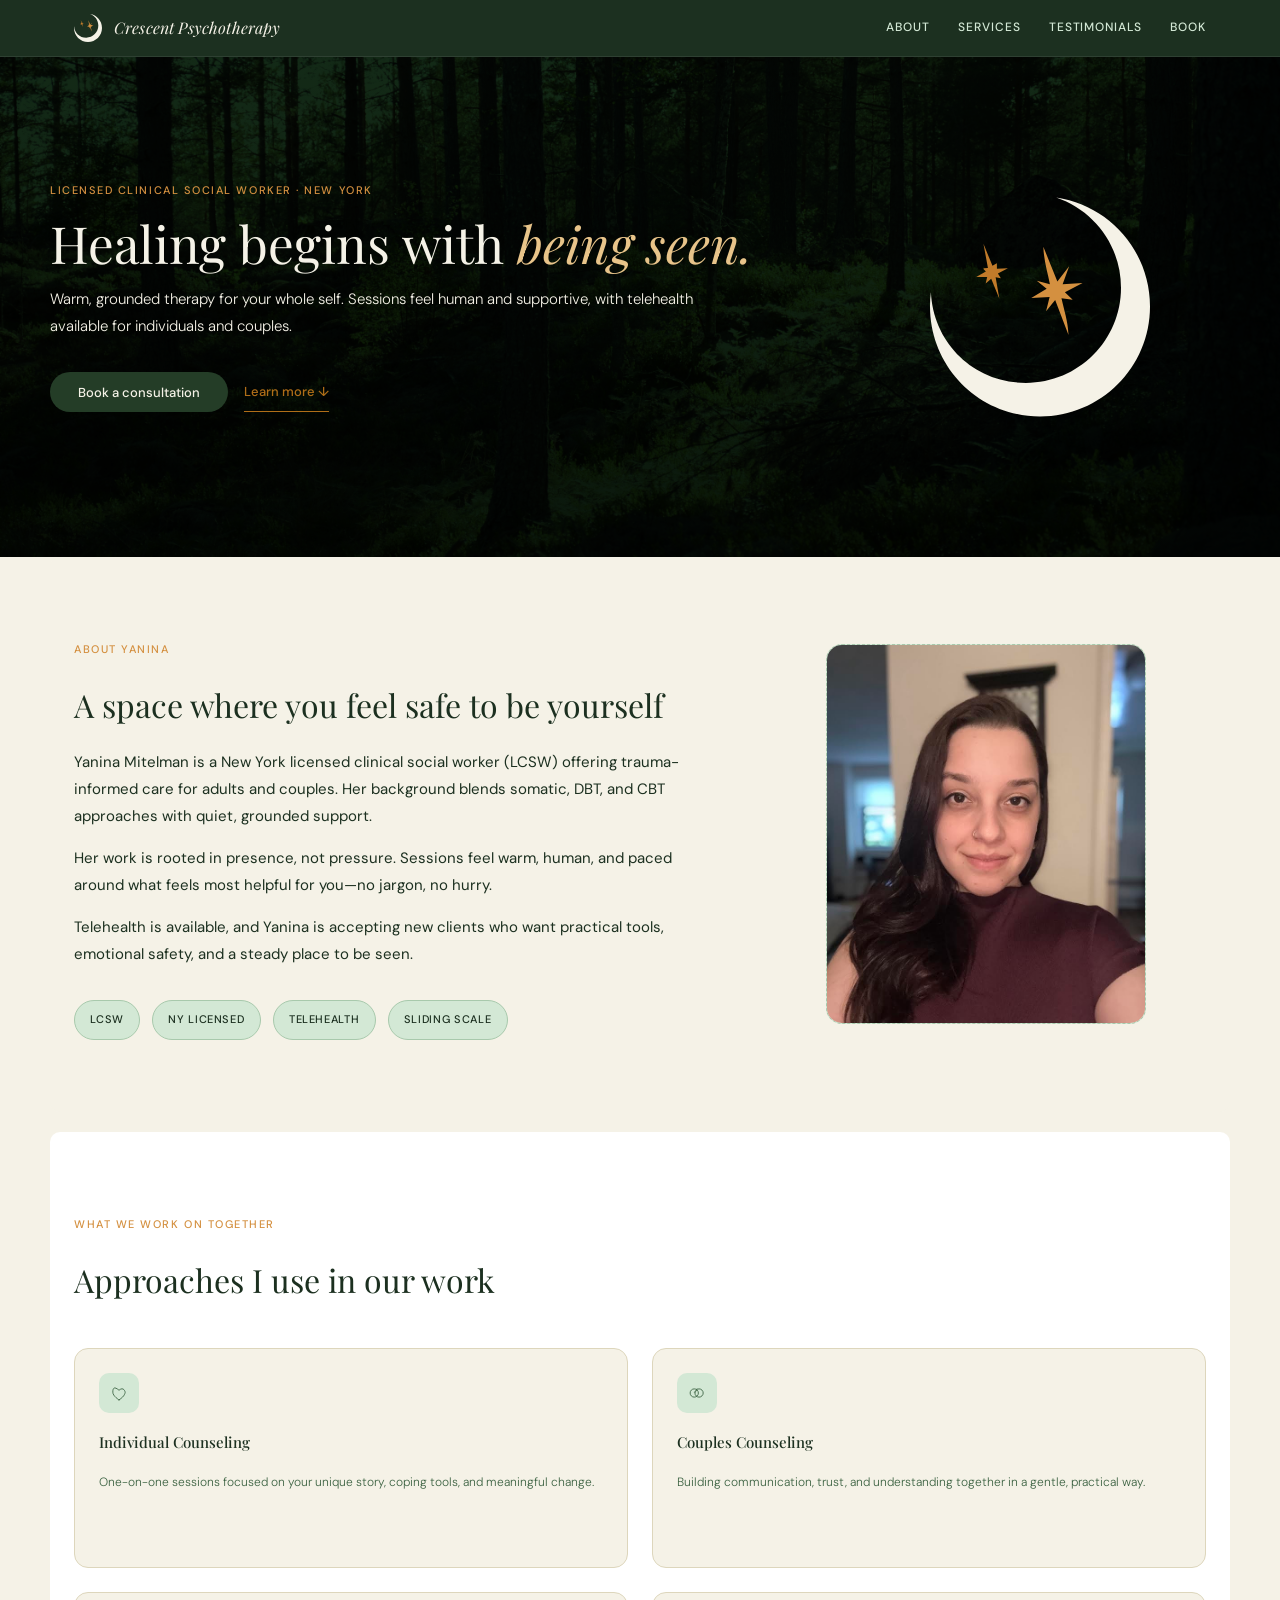
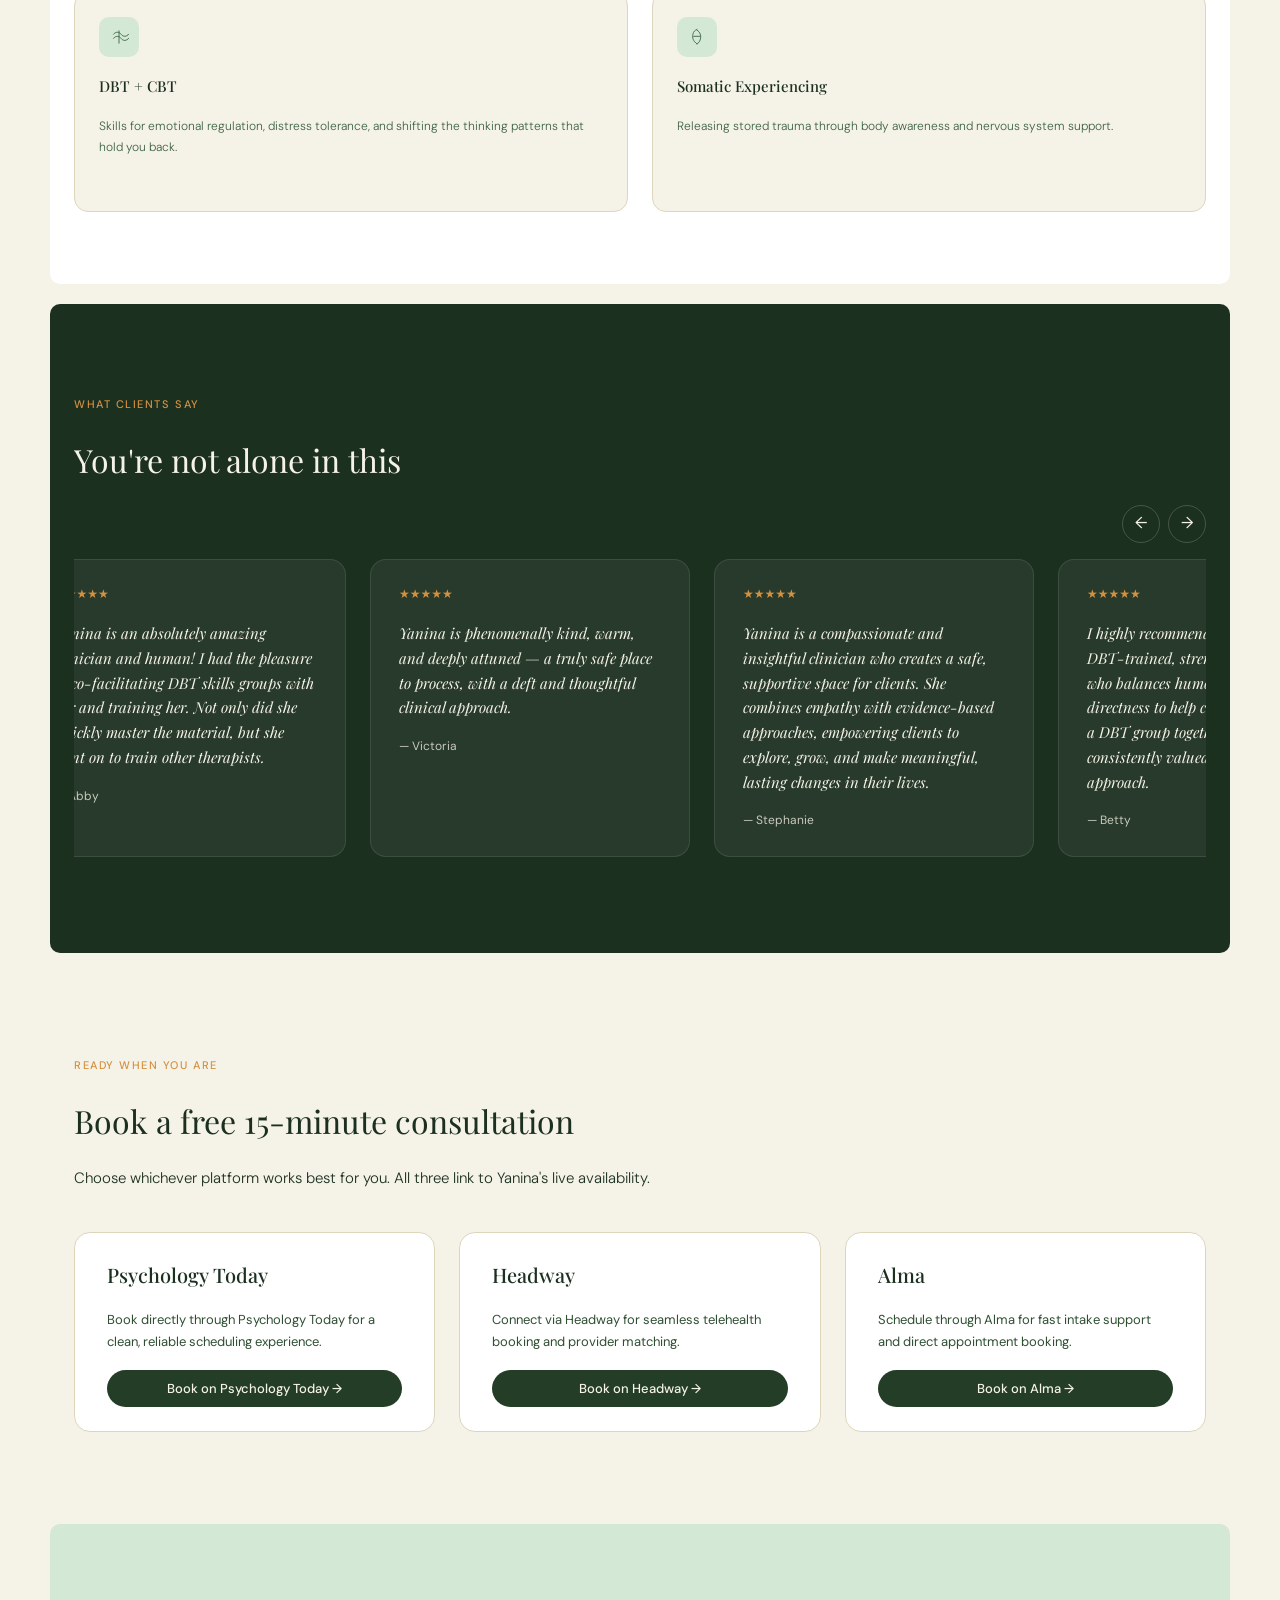
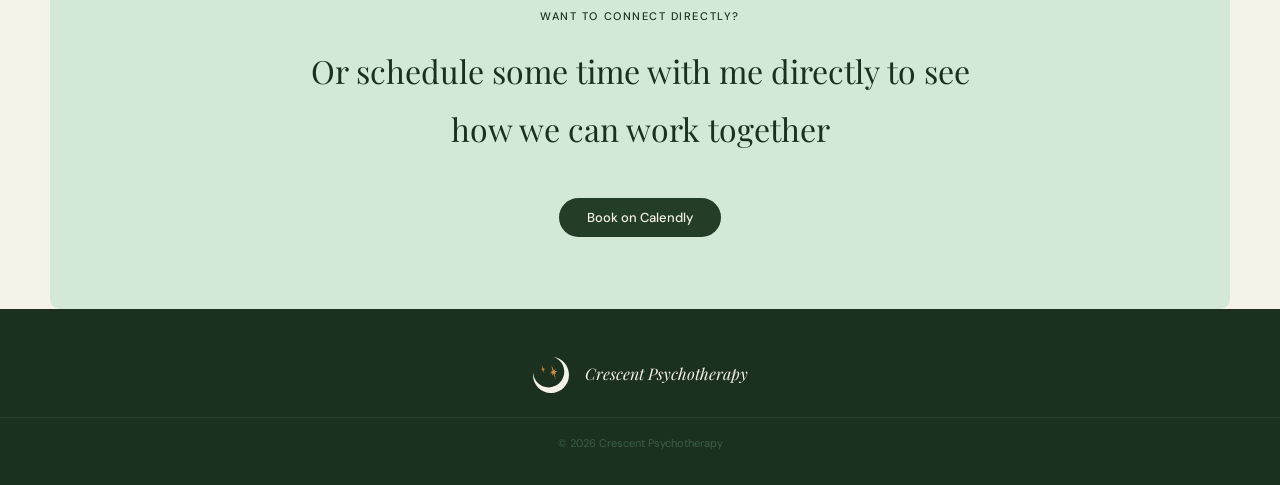
==== commit 07bd1f4f: "SEO" ====
--- a/index.html
+++ b/index.html
@@ -4,13 +4,73 @@
     <meta charset="UTF-8" />
     <meta name="viewport" content="width=device-width, initial-scale=1.0" />
     <title>Crescent Psychotherapy | Yanina Mitelman, LCSW</title>
+
+    <!-- SEO -->
+    <meta name="description" content="Warm, grounded therapy with Yanina Mitelman, LCSW. Trauma-informed individual and couples counseling via telehealth in New York. Book a free 15-minute consultation." />
+    <meta name="robots" content="index, follow" />
+    <link rel="canonical" href="https://crescentpsychotherapy.com/" />
+
+    <!-- Open Graph -->
+    <meta property="og:type" content="website" />
+    <meta property="og:url" content="https://crescentpsychotherapy.com/" />
+    <meta property="og:title" content="Crescent Psychotherapy | Yanina Mitelman, LCSW" />
+    <meta property="og:description" content="Warm, grounded therapy for your whole self. Telehealth available for individuals and couples in New York." />
+    <meta property="og:image" content="https://crescentpsychotherapy.com/assets/pexels-jakobandersson-32775310.jpg" />
+
+    <!-- Twitter Card -->
+    <meta name="twitter:card" content="summary_large_image" />
+    <meta name="twitter:title" content="Crescent Psychotherapy | Yanina Mitelman, LCSW" />
+    <meta name="twitter:description" content="Warm, grounded therapy for your whole self. Telehealth available for individuals and couples in New York." />
+    <meta name="twitter:image" content="https://crescentpsychotherapy.com/assets/pexels-jakobandersson-32775310.jpg" />
+
+    <!-- Favicon -->
+    <link rel="icon" href="assets/logo.svg" type="image/svg+xml" />
+    <link rel="apple-touch-icon" href="assets/logo.svg" />
+    <meta name="theme-color" content="#1C3020" />
+
+    <!-- Structured data -->
+    <script type="application/ld+json">
+    {
+      "@context": "https://schema.org",
+      "@type": "MedicalBusiness",
+      "name": "Crescent Psychotherapy",
+      "url": "https://crescentpsychotherapy.com",
+      "description": "Warm, grounded therapy for individuals and couples. Trauma-informed care with Yanina Mitelman, LCSW.",
+      "address": {
+        "@type": "PostalAddress",
+        "addressLocality": "New York",
+        "addressRegion": "NY",
+        "addressCountry": "US"
+      },
+      "employee": {
+        "@type": "Person",
+        "name": "Yanina Mitelman",
+        "jobTitle": "Licensed Clinical Social Worker",
+        "hasCredential": "LCSW"
+      },
+      "areaServed": {
+        "@type": "State",
+        "name": "New York"
+      },
+      "availableService": [
+        { "@type": "MedicalTherapy", "name": "Individual Counseling" },
+        { "@type": "MedicalTherapy", "name": "Couples Counseling" },
+        { "@type": "MedicalTherapy", "name": "DBT and CBT" },
+        { "@type": "MedicalTherapy", "name": "Somatic Experiencing" }
+      ],
+      "hasOfferCatalog": {
+        "@type": "OfferCatalog",
+        "name": "Free 15-minute consultation"
+      }
+    }
+    </script>
+
     <link rel="preconnect" href="https://fonts.googleapis.com" />
     <link rel="preconnect" href="https://fonts.gstatic.com" crossorigin />
     <link
       href="https://fonts.googleapis.com/css2?family=DM+Sans:opsz,wght@9..40,300;9..40,400;9..40,500&family=Playfair+Display:ital,wght@0,400;0,500;0,700;1,400;1,500&display=swap"
       rel="stylesheet"
     />
-    <link rel="icon" href="assets/logo.svg" type="image/svg+xml" />
     <link rel="stylesheet" href="css/styles.css" />
     <script defer src="js/main.js"></script>
   </head>
--- a/css/styles.css
+++ b/css/styles.css
@@ -799,7 +799,7 @@
 
   .footer-top {
     flex-direction: column;
-    align-items: flex-start;
+    align-items: center;
   }
 
   .footer-links {
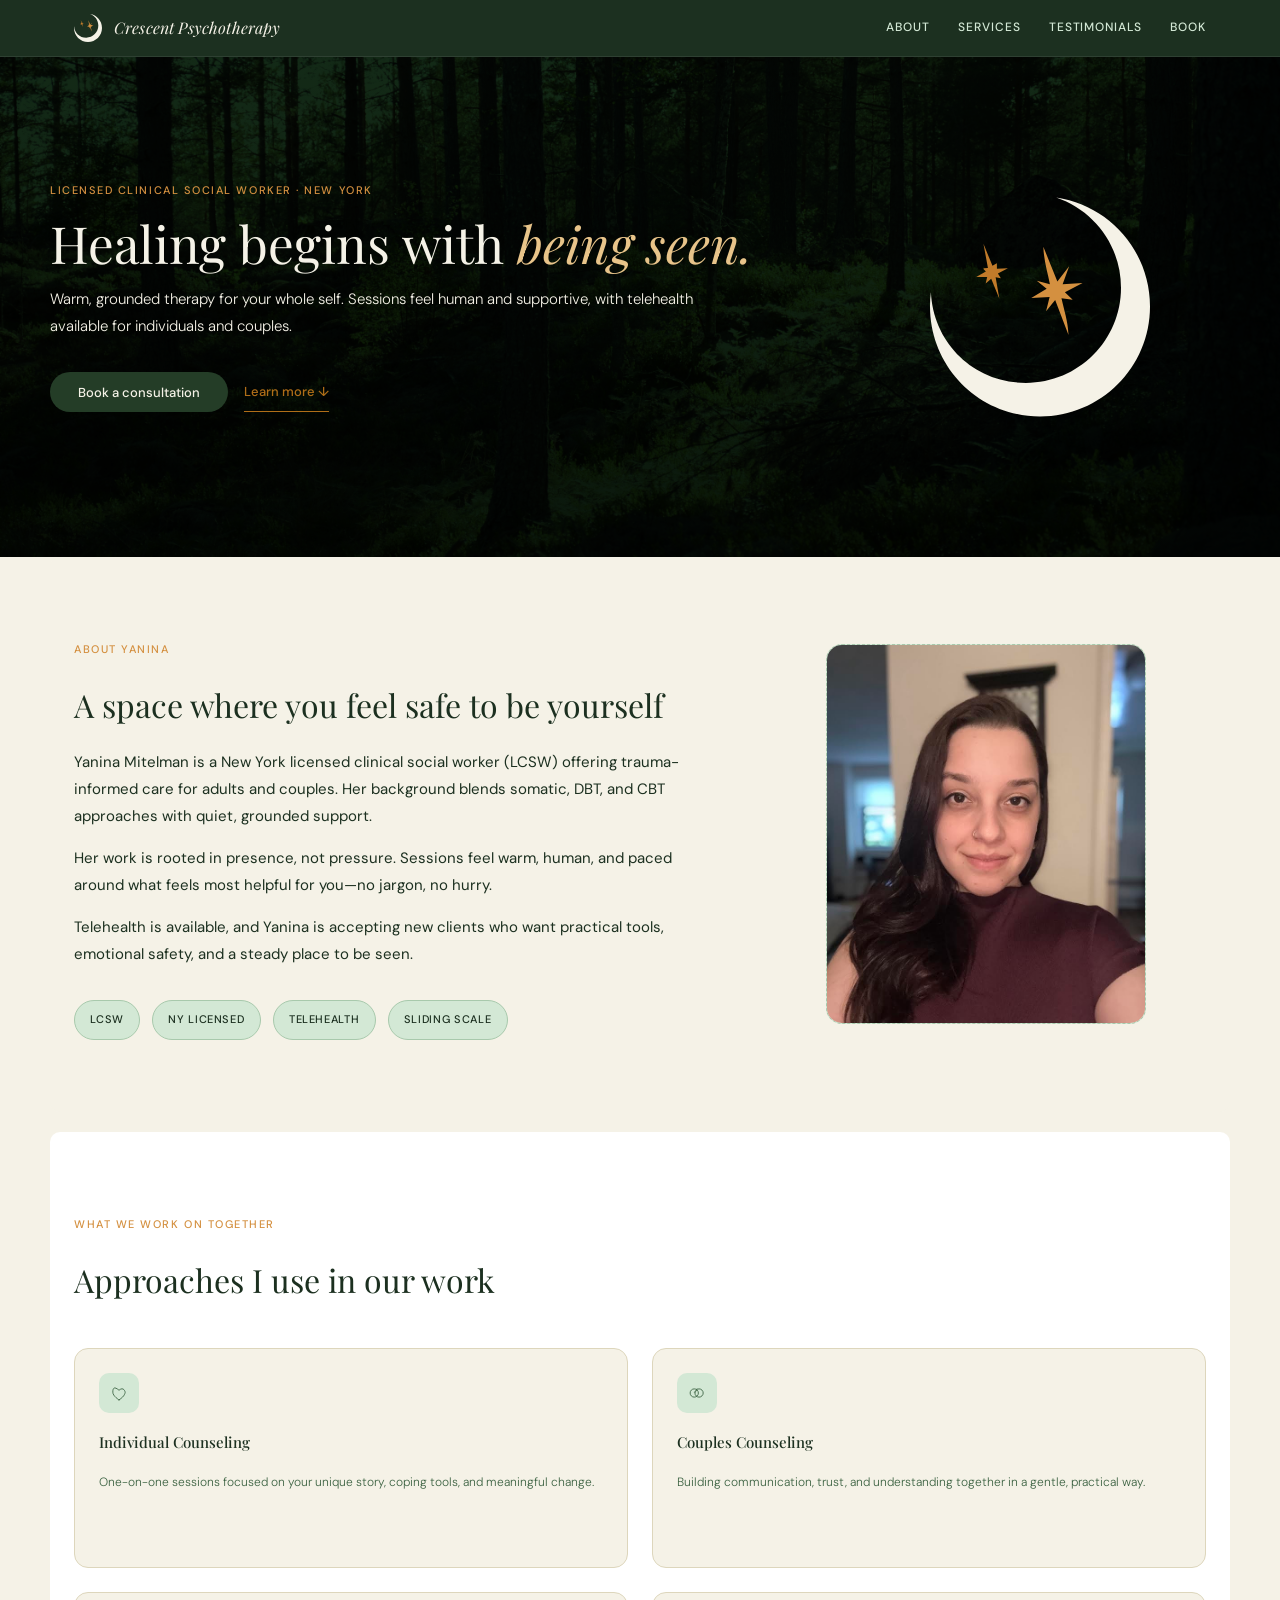
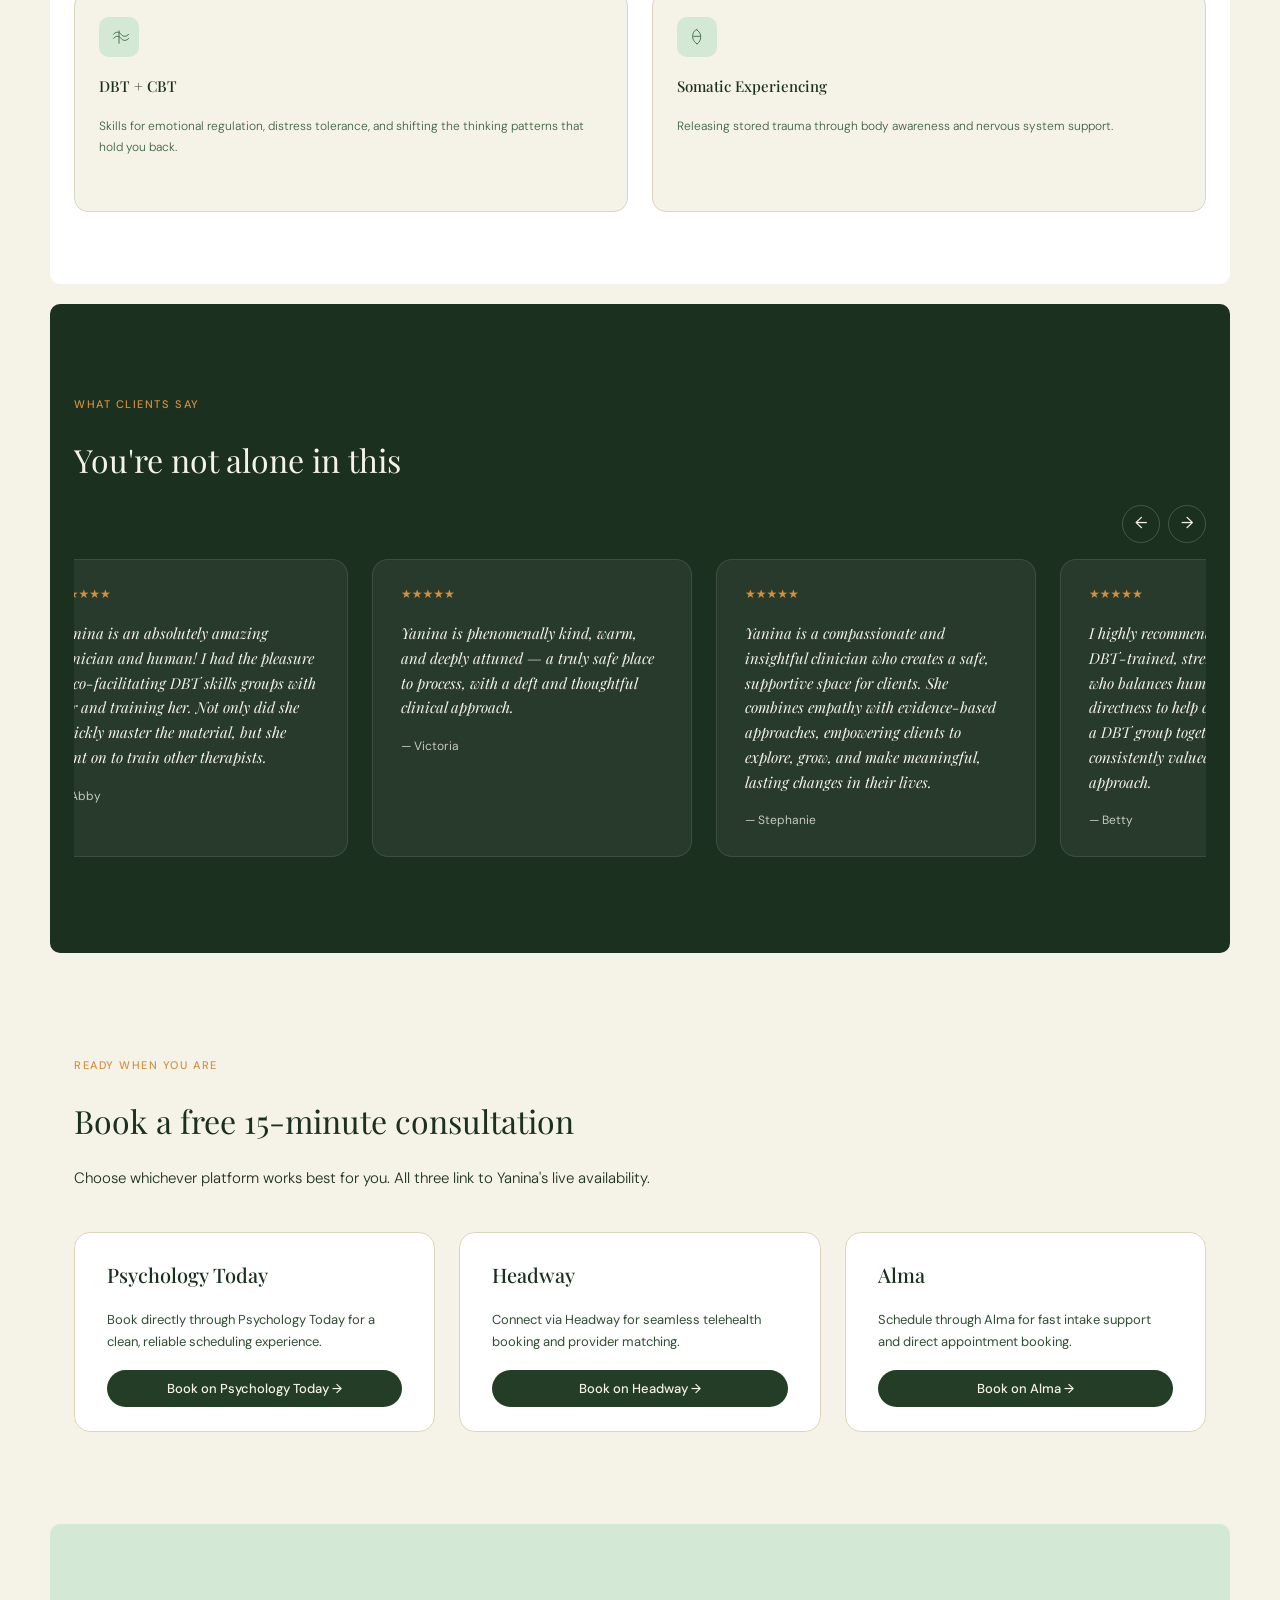
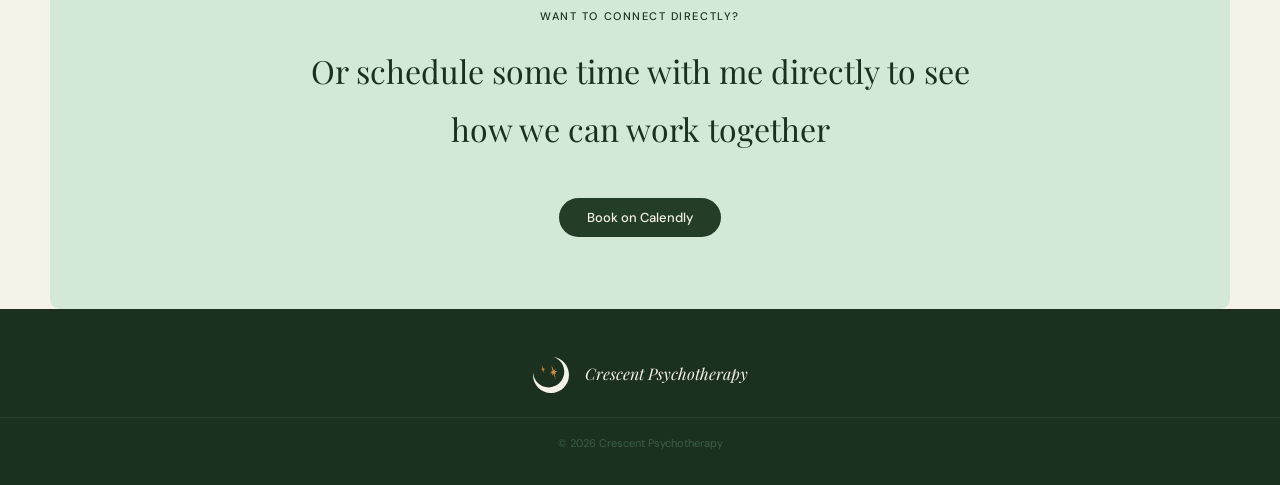
==== commit 5b2f1338: "SEO fixes" ====
--- a/index.html
+++ b/index.html
@@ -15,13 +15,15 @@
     <meta property="og:url" content="https://crescentpsychotherapy.com/" />
     <meta property="og:title" content="Crescent Psychotherapy | Yanina Mitelman, LCSW" />
     <meta property="og:description" content="Warm, grounded therapy for your whole self. Telehealth available for individuals and couples in New York." />
-    <meta property="og:image" content="https://crescentpsychotherapy.com/assets/pexels-jakobandersson-32775310.jpg" />
+    <meta property="og:image" content="https://crescentpsychotherapy.com/assets/yanina-mitelman-lcsw.jpg" />
+    <meta property="og:image:alt" content="Yanina Mitelman, LCSW — Crescent Psychotherapy" />
 
     <!-- Twitter Card -->
     <meta name="twitter:card" content="summary_large_image" />
     <meta name="twitter:title" content="Crescent Psychotherapy | Yanina Mitelman, LCSW" />
     <meta name="twitter:description" content="Warm, grounded therapy for your whole self. Telehealth available for individuals and couples in New York." />
-    <meta name="twitter:image" content="https://crescentpsychotherapy.com/assets/pexels-jakobandersson-32775310.jpg" />
+    <meta name="twitter:image" content="https://crescentpsychotherapy.com/assets/yanina-mitelman-lcsw.jpg" />
+    <meta name="twitter:image:alt" content="Yanina Mitelman, LCSW — Crescent Psychotherapy" />
 
     <!-- Favicon -->
     <link rel="icon" href="assets/logo.svg" type="image/svg+xml" />
@@ -35,6 +37,7 @@
       "@type": "MedicalBusiness",
       "name": "Crescent Psychotherapy",
       "url": "https://crescentpsychotherapy.com",
+      "image": "https://crescentpsychotherapy.com/assets/yanina-mitelman-lcsw.jpg",
       "description": "Warm, grounded therapy for individuals and couples. Trauma-informed care with Yanina Mitelman, LCSW.",
       "address": {
         "@type": "PostalAddress",
@@ -46,22 +49,65 @@
         "@type": "Person",
         "name": "Yanina Mitelman",
         "jobTitle": "Licensed Clinical Social Worker",
-        "hasCredential": "LCSW"
+        "hasCredential": "LCSW",
+        "image": "https://crescentpsychotherapy.com/assets/yanina-mitelman-lcsw.jpg",
+        "url": "https://crescentpsychotherapy.com",
+        "sameAs": [
+          "https://www.psychologytoday.com/profile/1565333",
+          "https://care.headway.co/providers/yanina-mitelman",
+          "https://secure.helloalma.com/providers/yanina-mitelman/"
+        ]
       },
       "areaServed": {
         "@type": "State",
         "name": "New York"
       },
       "availableService": [
-        { "@type": "MedicalTherapy", "name": "Individual Counseling" },
-        { "@type": "MedicalTherapy", "name": "Couples Counseling" },
-        { "@type": "MedicalTherapy", "name": "DBT and CBT" },
-        { "@type": "MedicalTherapy", "name": "Somatic Experiencing" }
+        {
+          "@type": "MedicalTherapy",
+          "name": "Individual Counseling",
+          "description": "One-on-one sessions focused on your unique story, coping tools, and meaningful change."
+        },
+        {
+          "@type": "MedicalTherapy",
+          "name": "Couples Counseling",
+          "description": "Building communication, trust, and understanding together in a gentle, practical way."
+        },
+        {
+          "@type": "MedicalTherapy",
+          "name": "DBT and CBT",
+          "description": "Skills for emotional regulation, distress tolerance, and shifting thinking patterns."
+        },
+        {
+          "@type": "MedicalTherapy",
+          "name": "Somatic Experiencing",
+          "description": "Releasing stored trauma through body awareness and nervous system support."
+        }
       ],
       "hasOfferCatalog": {
         "@type": "OfferCatalog",
         "name": "Free 15-minute consultation"
-      }
+      },
+      "potentialAction": {
+        "@type": "ReserveAction",
+        "target": {
+          "@type": "EntryPoint",
+          "urlTemplate": "https://cal.com/yanina-mitelman-crescent",
+          "actionPlatform": [
+            "https://schema.org/DesktopWebPlatform",
+            "https://schema.org/MobileWebPlatform"
+          ]
+        },
+        "result": {
+          "@type": "Reservation",
+          "name": "Free 15-minute consultation"
+        }
+      },
+      "sameAs": [
+        "https://www.psychologytoday.com/profile/1565333",
+        "https://care.headway.co/providers/yanina-mitelman",
+        "https://secure.helloalma.com/providers/yanina-mitelman/"
+      ]
     }
     </script>
 
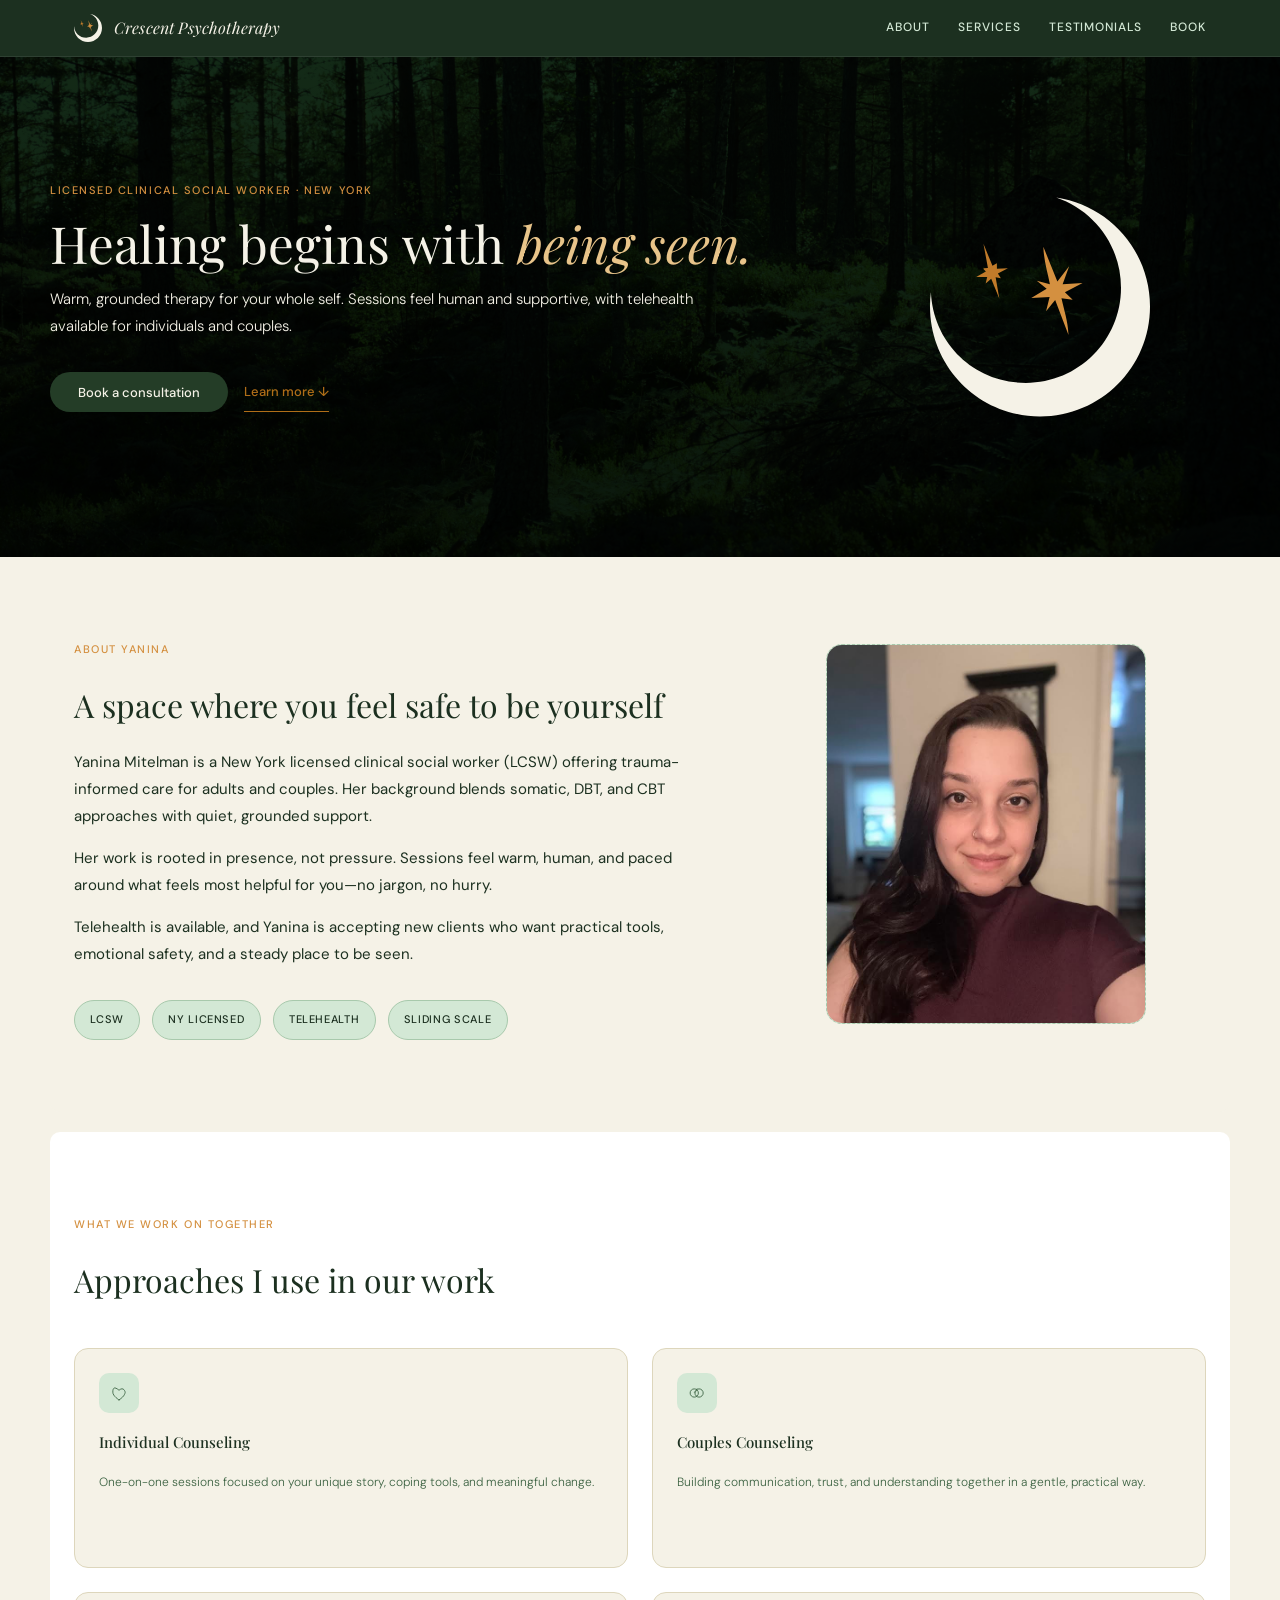
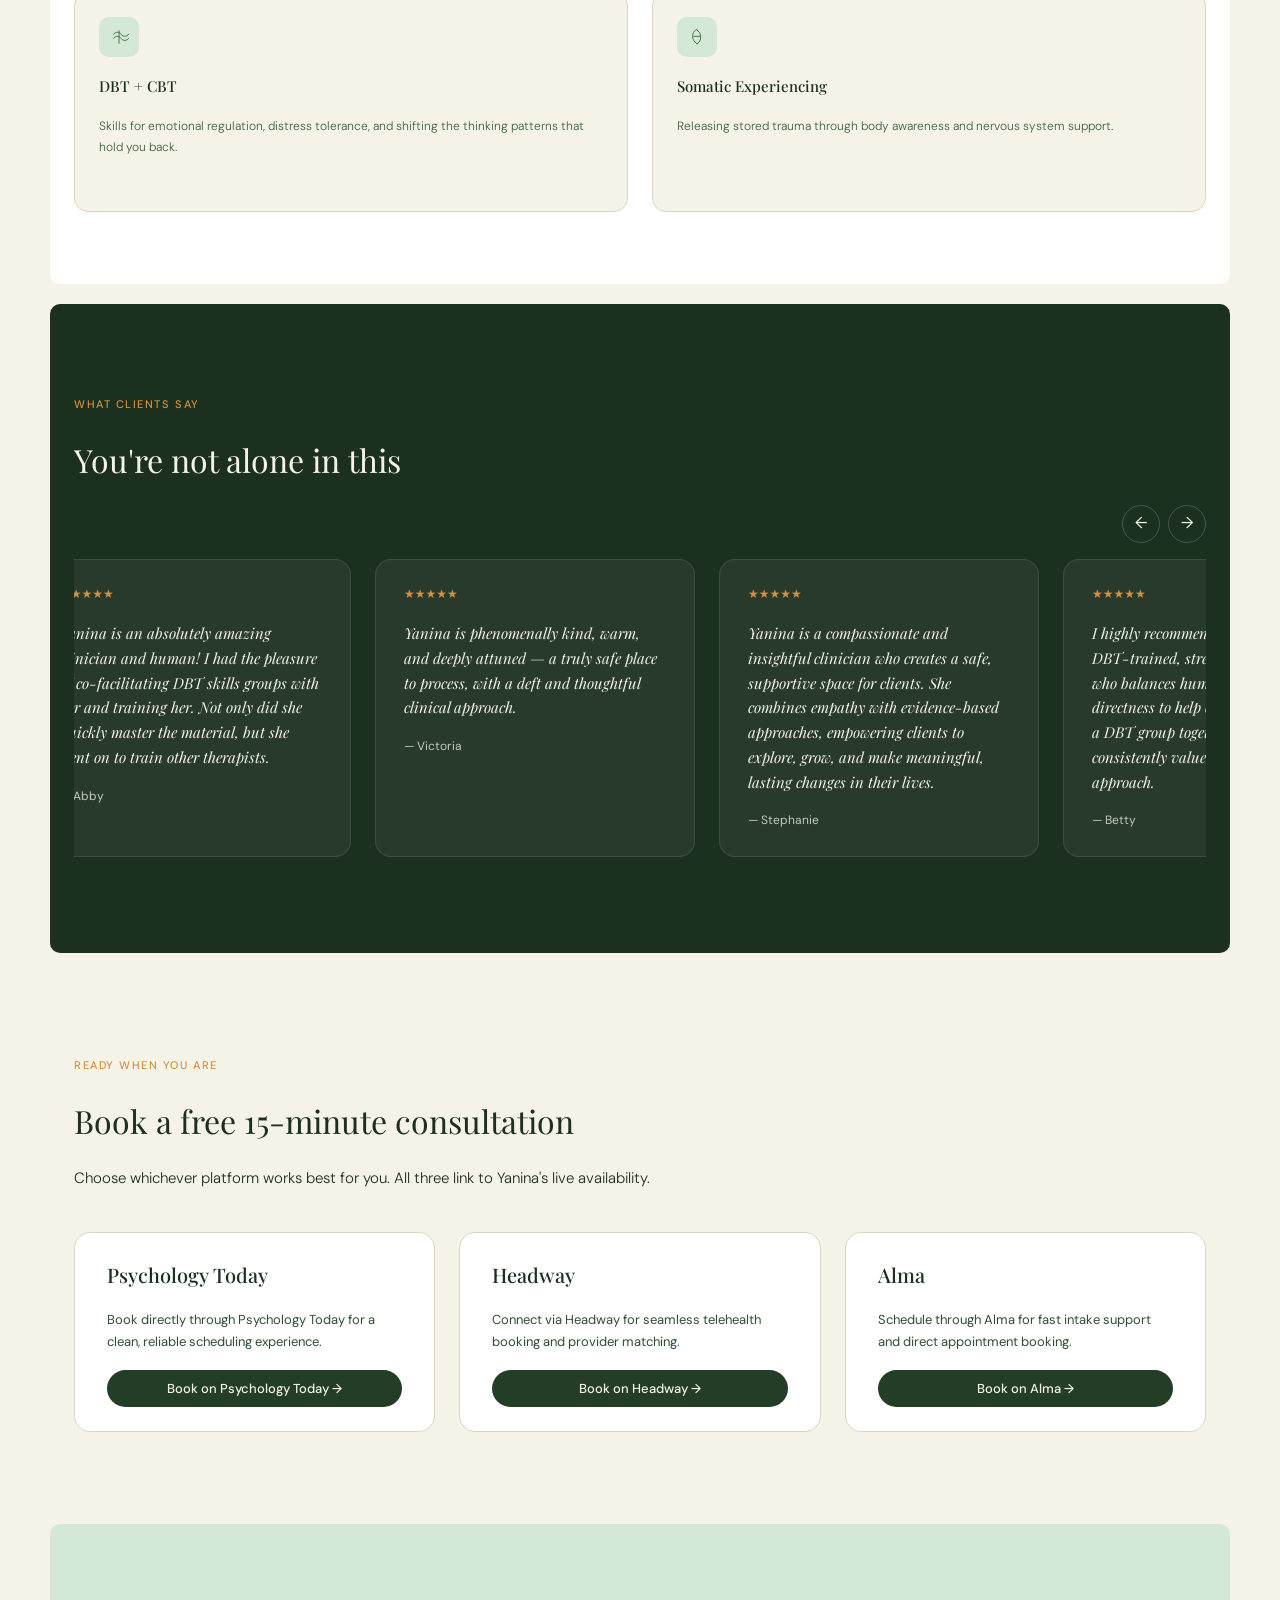
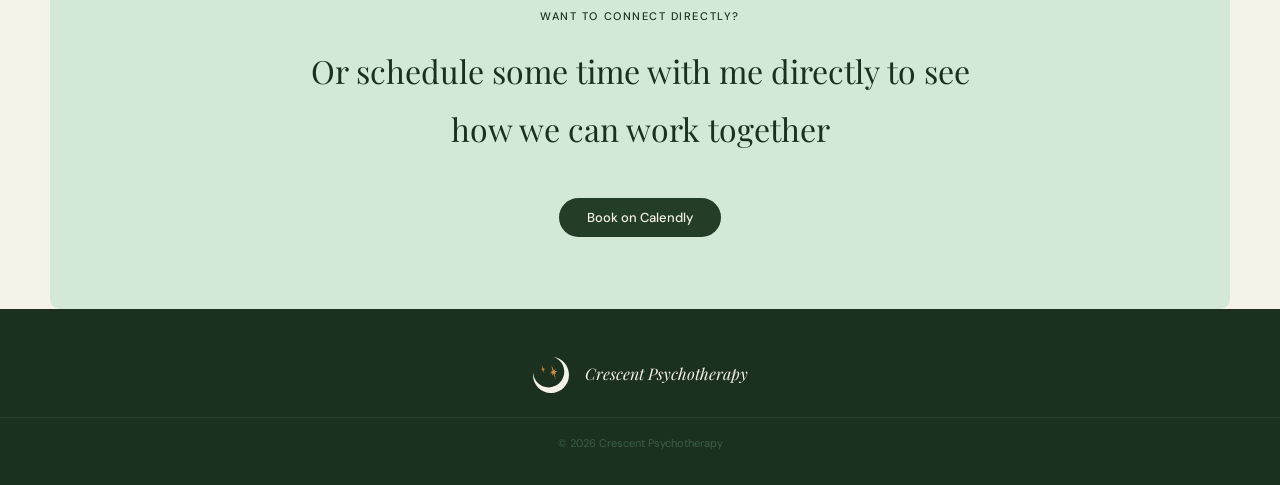
==== commit 5750f77c: "headfix" ====
--- a/index.html
+++ b/index.html
@@ -206,7 +206,7 @@
 
         <div class="about-visual">
           <div class="headshot-placeholder">
-            <img src="assets/2.jpg" alt="Yanina Mitelman headshot" />
+            <img src="assets/yanina-mitelman-lcsw.jpg" alt="Yanina Mitelman, LCSW — Crescent Psychotherapy" />
           </div>
         </div>
       </section>
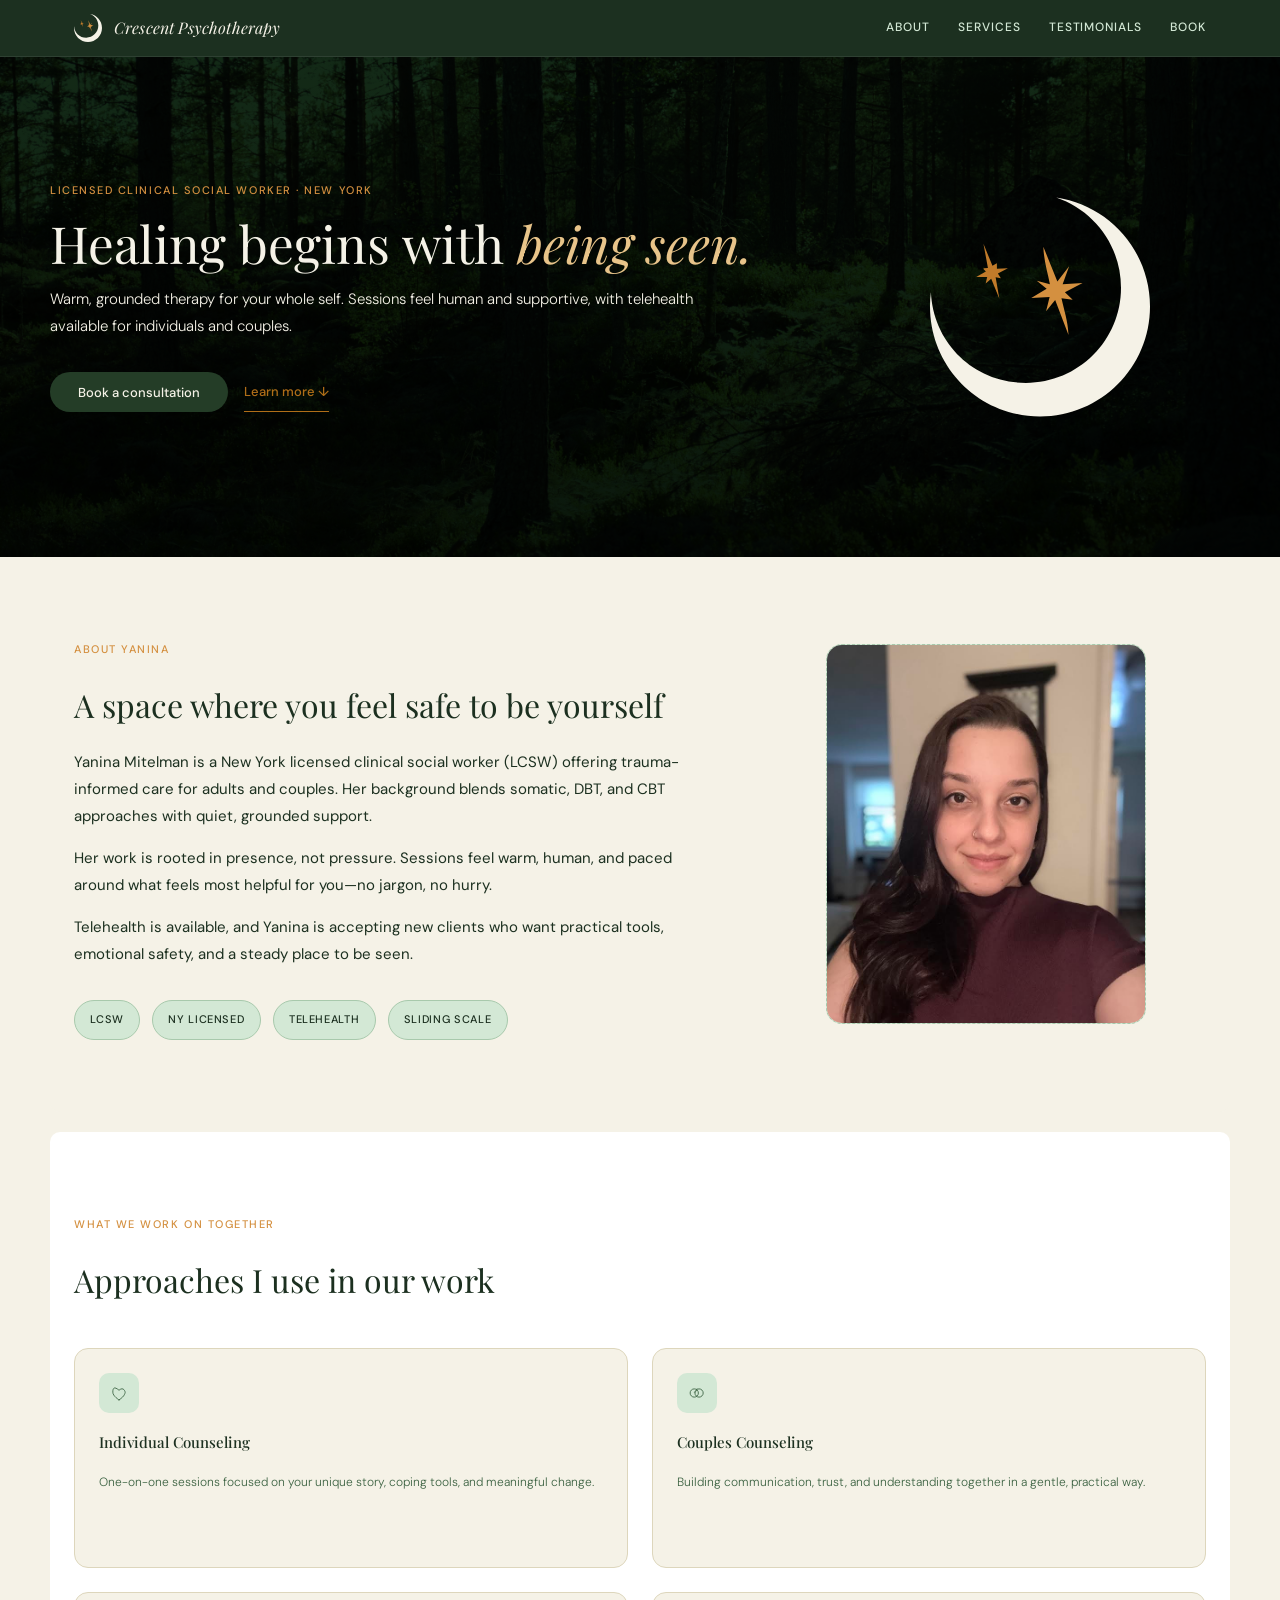
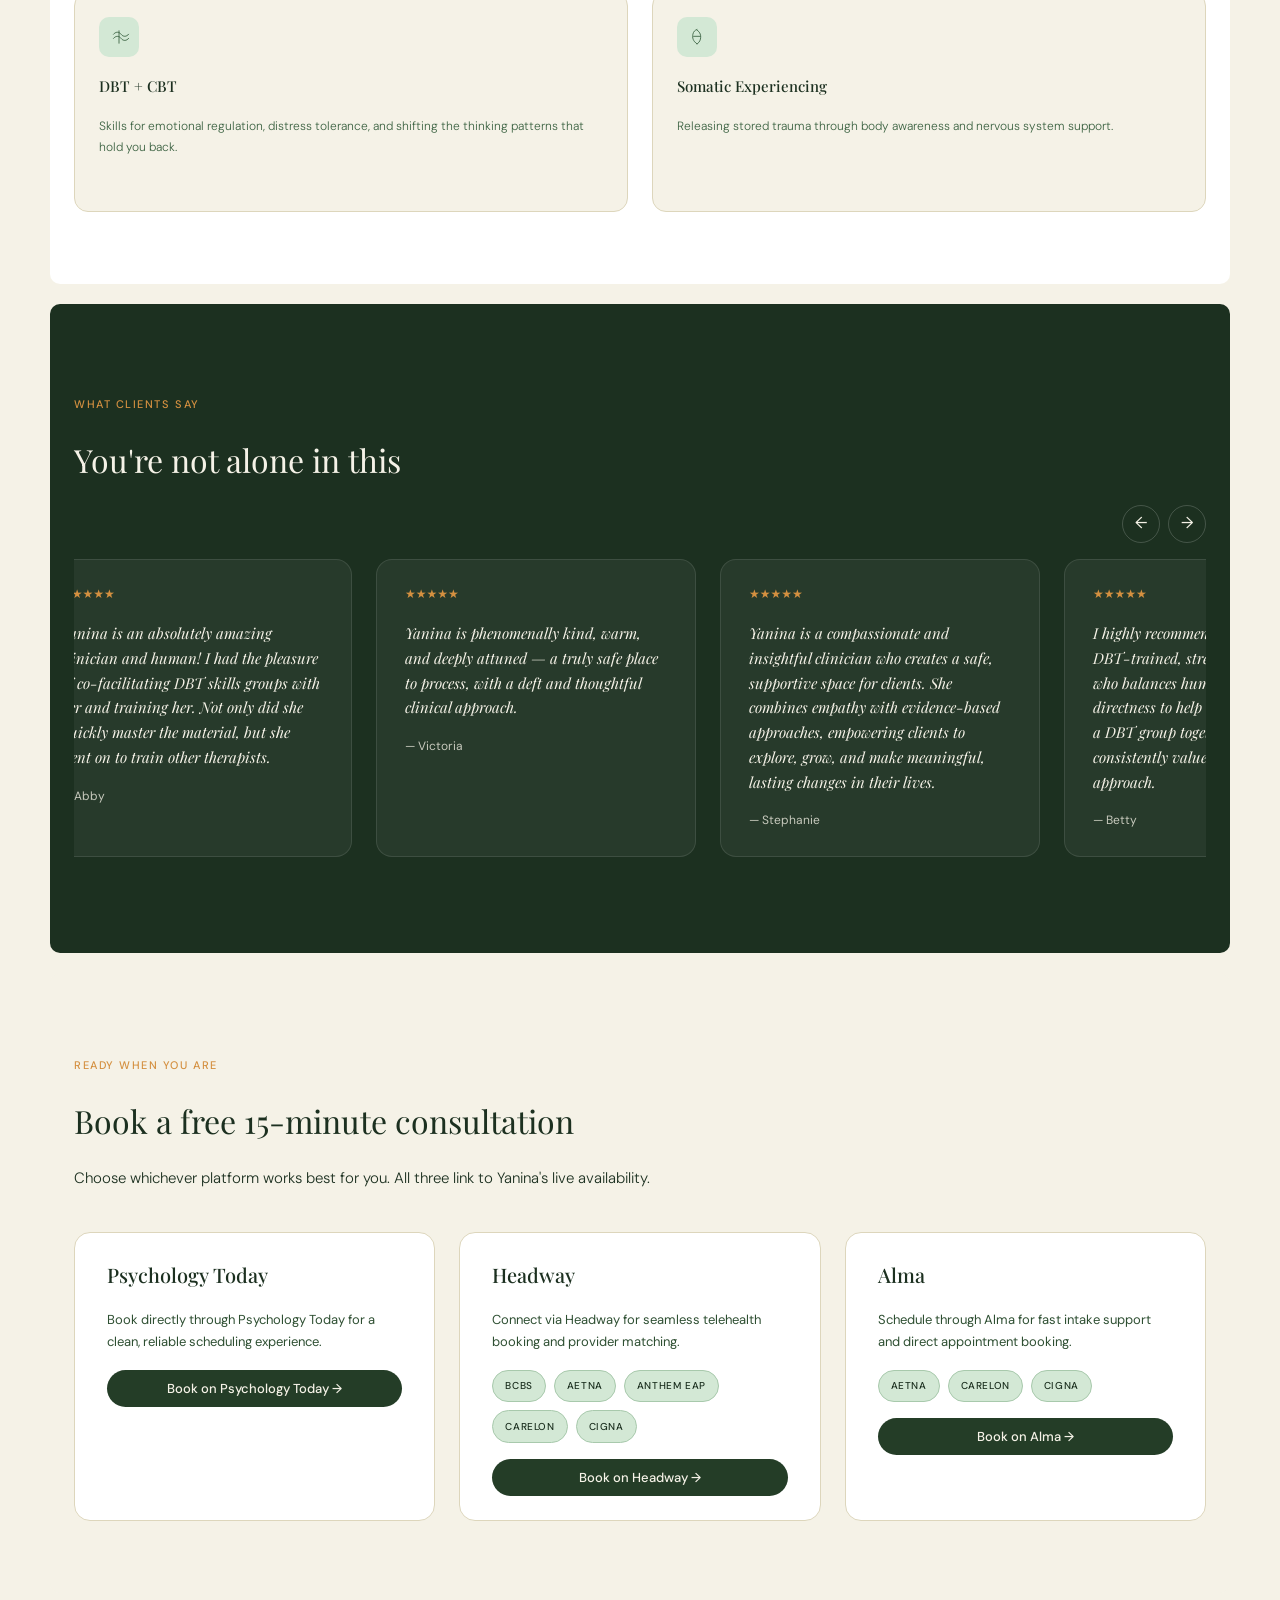
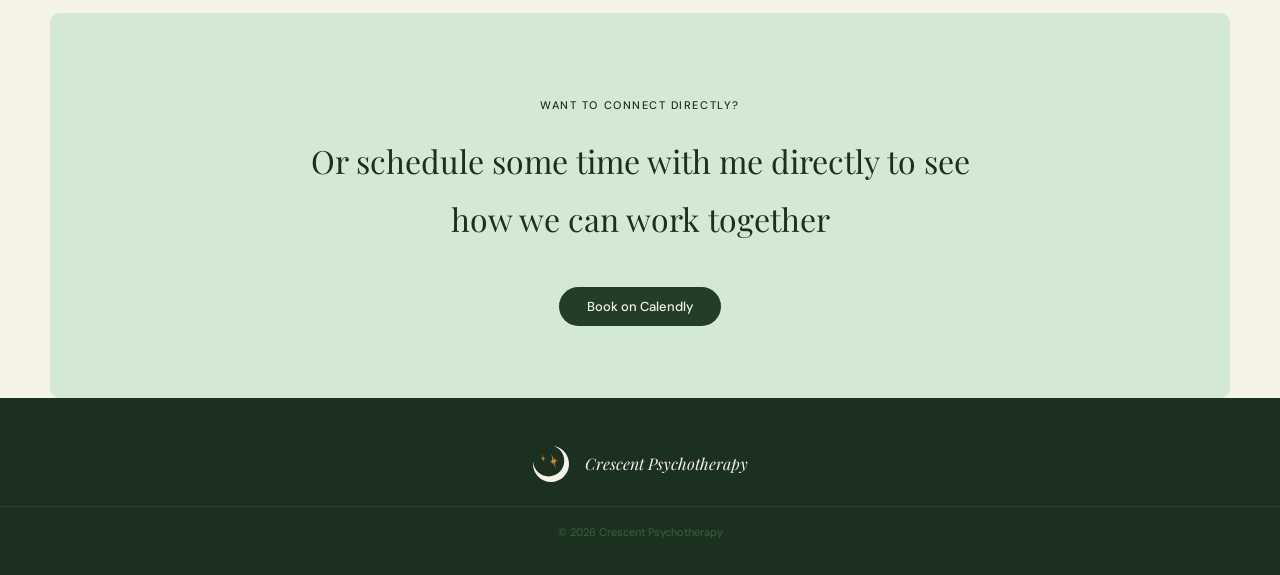
==== commit 0b7d3f90: "insurance fix" ====
--- a/index.html
+++ b/index.html
@@ -350,12 +350,24 @@
           <article class="booking-card">
             <h3>Headway</h3>
             <p>Connect via Headway for seamless telehealth booking and provider matching.</p>
+            <div class="tag-list">
+              <span class="tag">BCBS</span>
+              <span class="tag">Aetna</span>
+              <span class="tag">Anthem EAP</span>
+              <span class="tag">Carelon</span>
+              <span class="tag">Cigna</span>
+            </div>
             <a class="button button-primary button-sm" href="https://care.headway.co/providers/yanina-mitelman" target="_blank" rel="noreferrer">Book on Headway →</a>
           </article>
 
           <article class="booking-card">
             <h3>Alma</h3>
             <p>Schedule through Alma for fast intake support and direct appointment booking.</p>
+            <div class="tag-list">
+              <span class="tag">Aetna</span>
+              <span class="tag">Carelon</span>
+              <span class="tag">Cigna</span>
+            </div>
             <a class="button button-primary button-sm" href="https://secure.helloalma.com/providers/yanina-mitelman/" target="_blank" rel="noreferrer">Book on Alma →</a>
           </article>
         </div>
--- a/css/styles.css
+++ b/css/styles.css
@@ -500,6 +500,16 @@
   font-weight: 300;
 }
 
+.service-card .tag-list {
+  margin-top: 0;
+  gap: 0.5rem;
+}
+
+.service-card .tag {
+  padding: 0.4rem 0.75rem;
+  font-size: 10px;
+}
+
 .testimonials {
   padding-top: 5rem;
   padding-bottom: 5rem;
@@ -620,6 +630,16 @@
   color: var(--cp-green-700);
 }
 
+.booking-card .tag-list {
+  margin-top: 0;
+  gap: 0.5rem;
+}
+
+.booking-card .tag {
+  padding: 0.4rem 0.75rem;
+  font-size: 10px;
+}
+
 .booking-contact {
   margin-top: 2.5rem;
   text-align: center;
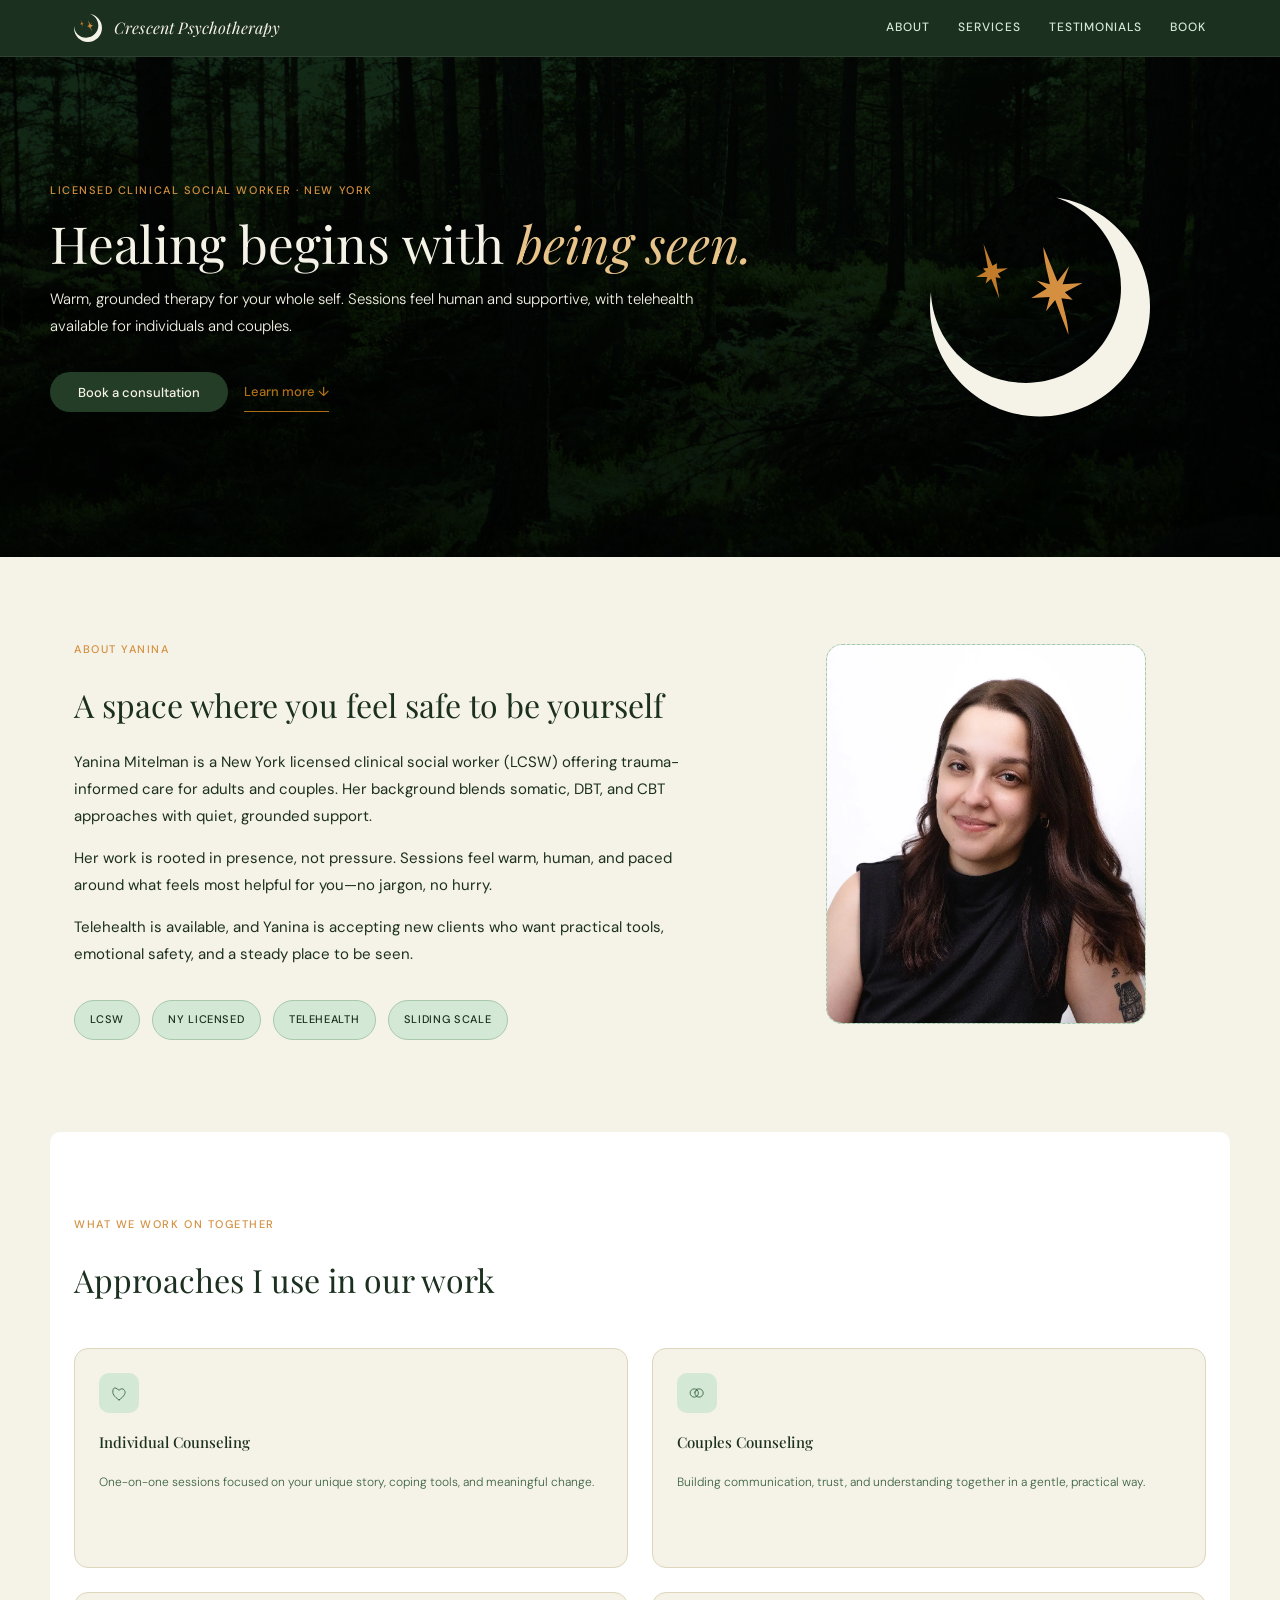
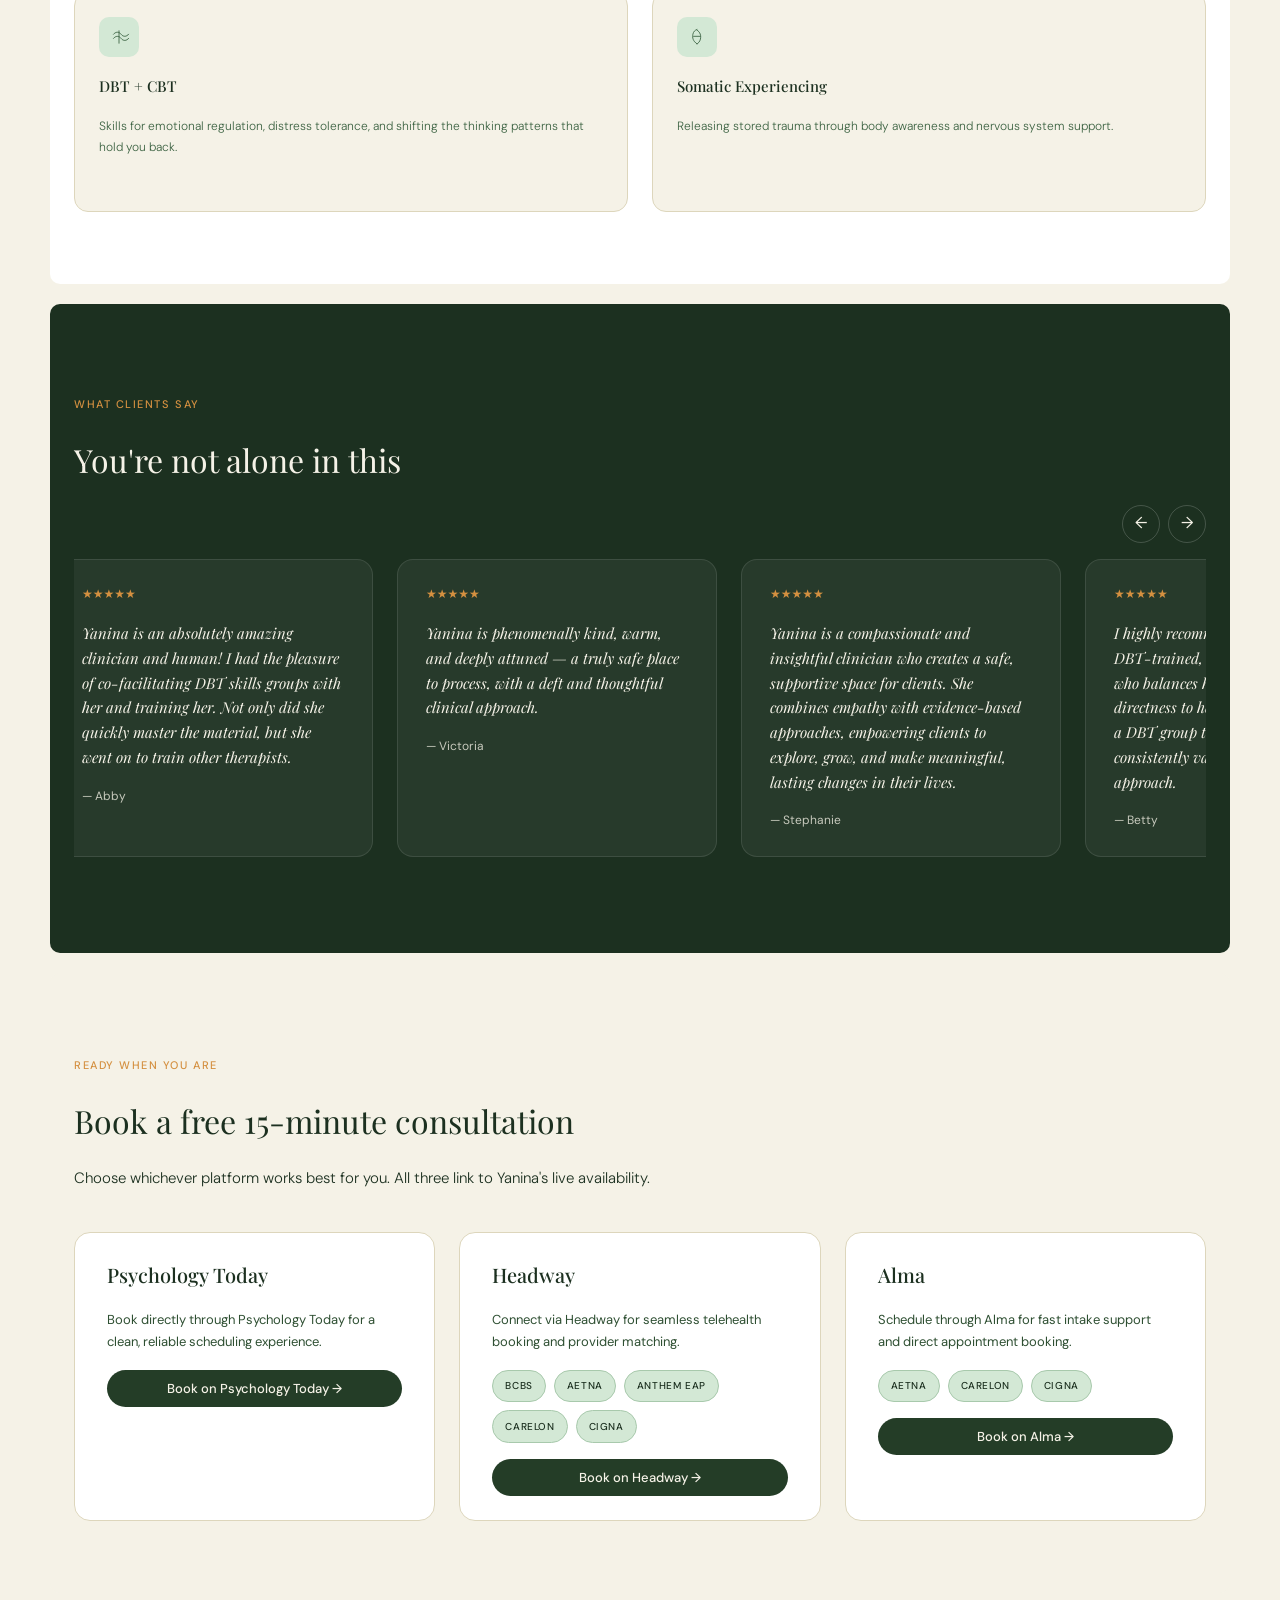
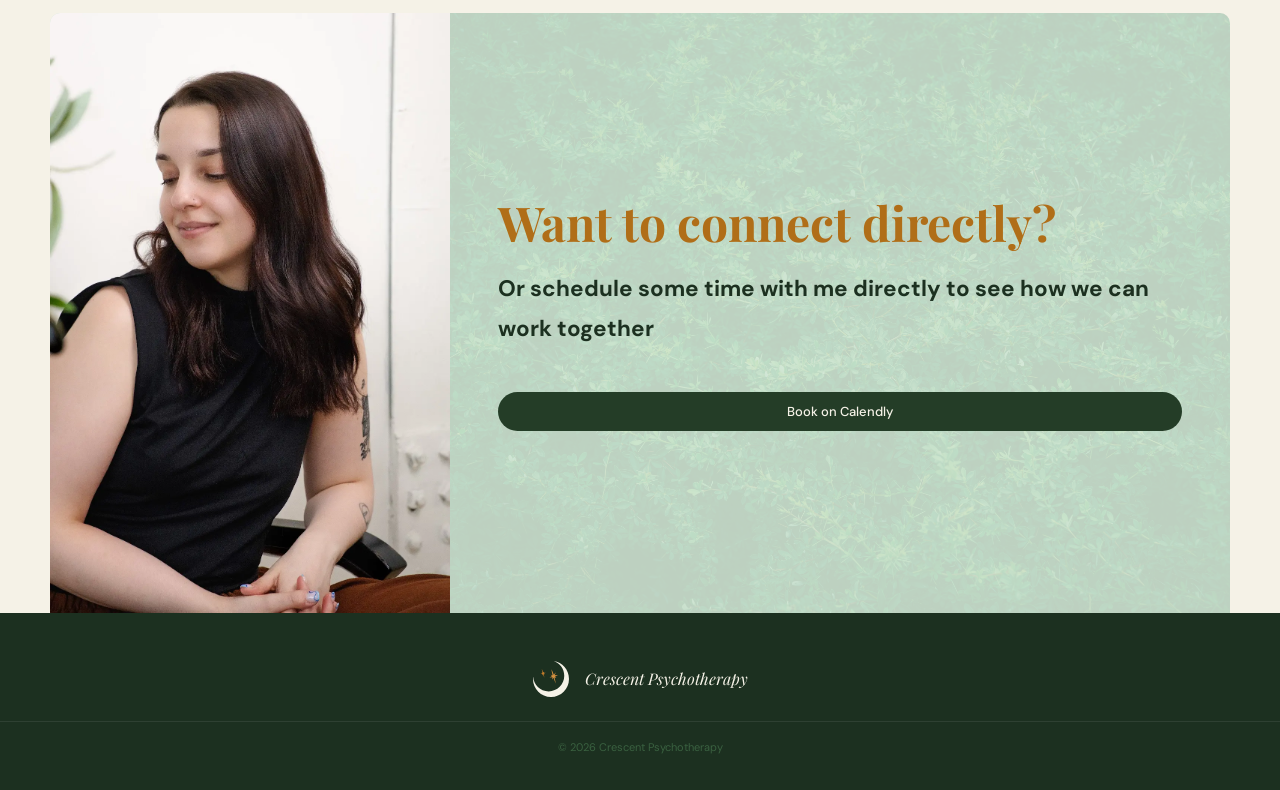
==== commit b278fc58: "Updated Headshots" ====
--- a/index.html
+++ b/index.html
@@ -15,14 +15,14 @@
     <meta property="og:url" content="https://crescentpsychotherapy.com/" />
     <meta property="og:title" content="Crescent Psychotherapy | Yanina Mitelman, LCSW" />
     <meta property="og:description" content="Warm, grounded therapy for your whole self. Telehealth available for individuals and couples in New York." />
-    <meta property="og:image" content="https://crescentpsychotherapy.com/assets/yanina-mitelman-lcsw.jpg" />
+    <meta property="og:image" content="https://crescentpsychotherapy.com/assets/yanina-mitelman-lcsw.webp" />
     <meta property="og:image:alt" content="Yanina Mitelman, LCSW — Crescent Psychotherapy" />
 
     <!-- Twitter Card -->
     <meta name="twitter:card" content="summary_large_image" />
     <meta name="twitter:title" content="Crescent Psychotherapy | Yanina Mitelman, LCSW" />
     <meta name="twitter:description" content="Warm, grounded therapy for your whole self. Telehealth available for individuals and couples in New York." />
-    <meta name="twitter:image" content="https://crescentpsychotherapy.com/assets/yanina-mitelman-lcsw.jpg" />
+    <meta name="twitter:image" content="https://crescentpsychotherapy.com/assets/yanina-mitelman-lcsw.webp" />
     <meta name="twitter:image:alt" content="Yanina Mitelman, LCSW — Crescent Psychotherapy" />
 
     <!-- Favicon -->
@@ -37,7 +37,7 @@
       "@type": "MedicalBusiness",
       "name": "Crescent Psychotherapy",
       "url": "https://crescentpsychotherapy.com",
-      "image": "https://crescentpsychotherapy.com/assets/yanina-mitelman-lcsw.jpg",
+      "image": "https://crescentpsychotherapy.com/assets/yanina-mitelman-lcsw.webp",
       "description": "Warm, grounded therapy for individuals and couples. Trauma-informed care with Yanina Mitelman, LCSW.",
       "address": {
         "@type": "PostalAddress",
@@ -50,7 +50,7 @@
         "name": "Yanina Mitelman",
         "jobTitle": "Licensed Clinical Social Worker",
         "hasCredential": "LCSW",
-        "image": "https://crescentpsychotherapy.com/assets/yanina-mitelman-lcsw.jpg",
+        "image": "https://crescentpsychotherapy.com/assets/yanina-mitelman-lcsw.webp",
         "url": "https://crescentpsychotherapy.com",
         "sameAs": [
           "https://www.psychologytoday.com/profile/1565333",
@@ -206,7 +206,7 @@
 
         <div class="about-visual">
           <div class="headshot-placeholder">
-            <img src="assets/yanina-mitelman-lcsw.jpg" alt="Yanina Mitelman, LCSW — Crescent Psychotherapy" />
+            <img src="assets/yanina-mitelman-lcsw.webp" alt="Yanina Mitelman, LCSW — Crescent Psychotherapy" />
           </div>
         </div>
       </section>
@@ -374,11 +374,16 @@
 
       </section>
 
-      <section class="section section--green-soft">
-        <div class="section-intro section-intro--centered">
-          <p class="eyebrow eyebrow-amber">Want to connect directly?</p>
-          <h2>Or schedule some time with me directly to see how we can work together</h2>
-          <a class="button button-primary" href="https://cal.com/yanina-mitelman-crescent" target="_blank" rel="noreferrer">Book on Calendly</a>
+      <section class="section section--green-soft section--connect-direct">
+        <div class="connect-direct-inner">
+          <div class="connect-direct-photo">
+            <img src="assets/IMG_1883.webp" alt="Yanina Mitelman, therapist" loading="lazy" />
+          </div>
+          <div class="connect-direct-body">
+            <h1 class="connect-direct-heading">Want to connect directly?</h1>
+            <h2>Or schedule some time with me directly to see how we can work together</h2>
+            <a class="button button-primary" href="https://cal.com/yanina-mitelman-crescent" target="_blank" rel="noopener noreferrer">Book on Calendly</a>
+          </div>
         </div>
       </section>
       </section>
--- a/css/styles.css
+++ b/css/styles.css
@@ -225,6 +225,84 @@
   margin-top: 1.5rem;
 }
 
+.section--connect-direct {
+  padding: 0;
+  border-radius: 10px 10px 0 0;
+  margin-bottom: 0;
+}
+
+.connect-direct-inner {
+  display: flex;
+  align-items: stretch;
+  min-height: 400px;
+}
+
+.connect-direct-photo {
+  flex: 0 0 38%;
+  max-width: 400px;
+  overflow: hidden;
+}
+
+.connect-direct-photo img {
+  width: 100%;
+  height: 100%;
+  object-fit: cover;
+  object-position: center top;
+  display: block;
+}
+
+.connect-direct-body {
+  flex: 1;
+  position: relative;
+  padding: 3.5rem 3rem;
+  display: flex;
+  flex-direction: column;
+  justify-content: center;
+  overflow: hidden;
+}
+
+.connect-direct-body::before {
+  content: '';
+  position: absolute;
+  inset: 0;
+  background-image: url('../assets/pexels-wyxina-tresse-311038210-34940015.jpg');
+  background-size: cover;
+  background-position: center;
+  opacity: 0.1;
+  pointer-events: none;
+  z-index: 0;
+}
+
+.connect-direct-heading {
+  font-family: var(--cp-serif);
+  font-size: clamp(2rem, 4vw, 3rem);
+  font-weight: 700;
+  color: var(--cp-amber-600);
+  line-height: 1.15;
+  margin: 0;
+}
+
+.connect-direct-body > * {
+  position: relative;
+  z-index: 1;
+}
+
+@media (max-width: 680px) {
+  .connect-direct-inner {
+    flex-direction: column;
+  }
+
+  .connect-direct-photo {
+    flex: 0 0 auto;
+    max-width: 100%;
+    height: 300px;
+  }
+
+  .connect-direct-body {
+    padding: 2rem 1.5rem;
+  }
+}
+
 .hero {
   display: grid;
   grid-template-columns: 1.2fr 0.8fr;
